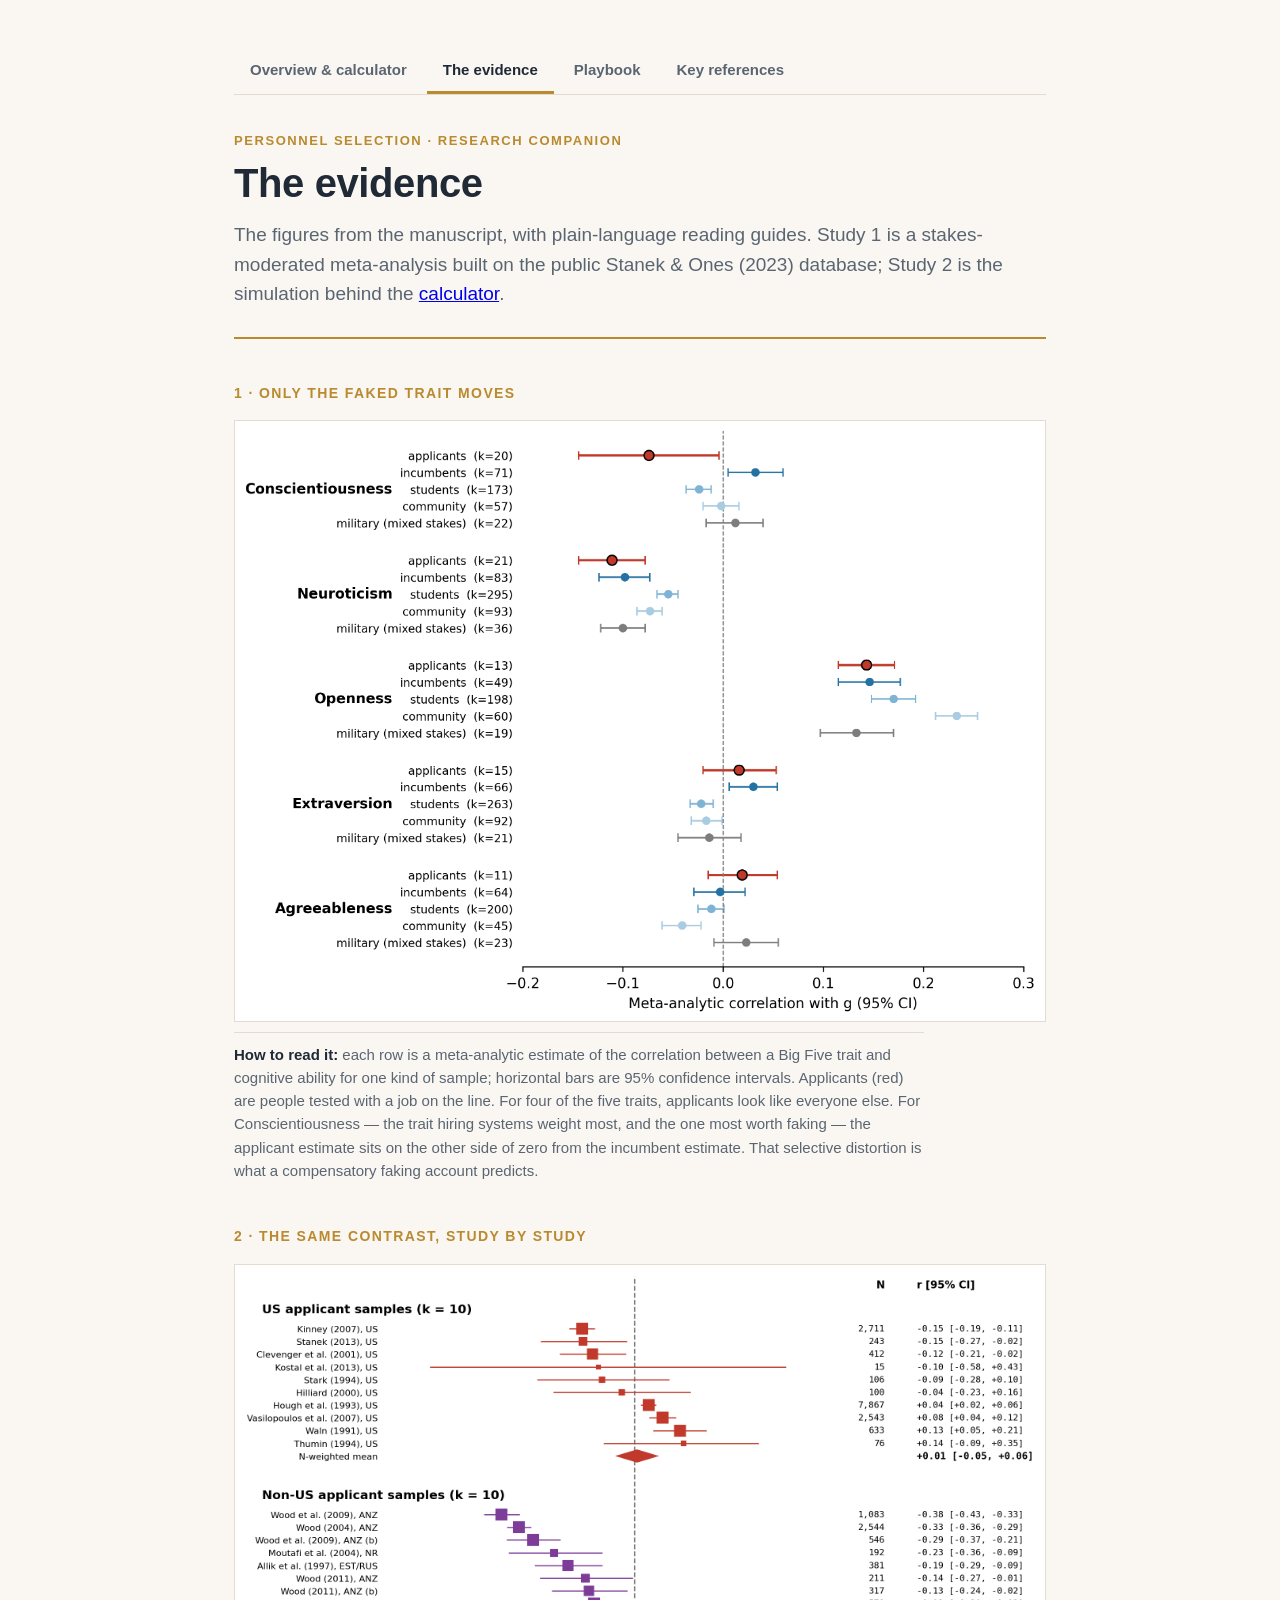
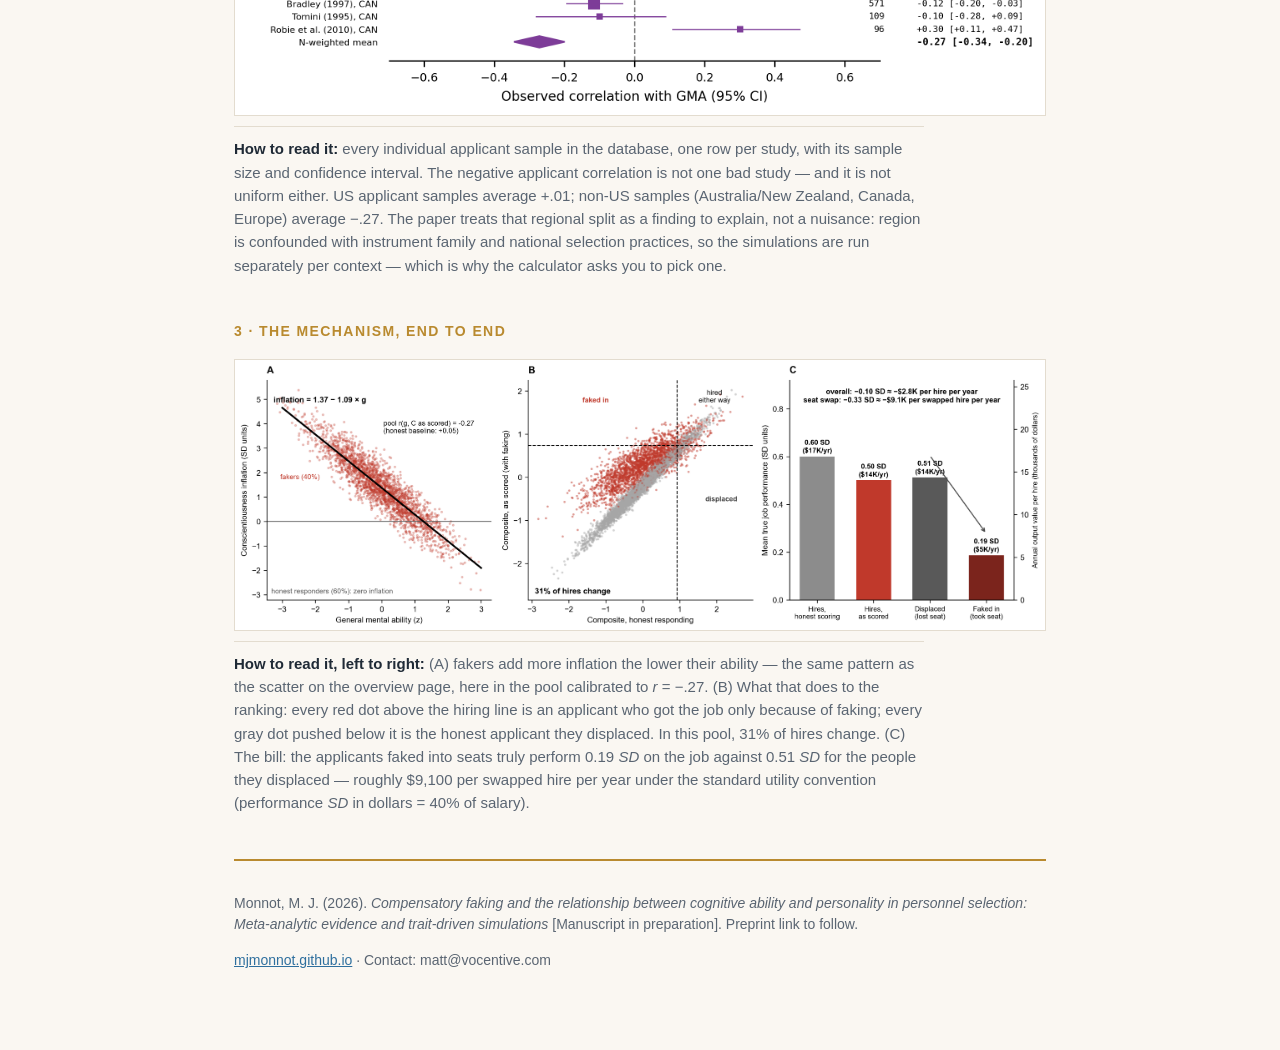
==== evidence.html @ dbb61c60 "Multi-page expansion: lay-reader who-fakes scatter as hero; Evidence tab (stakes forest, US/non-US f" ====
<!DOCTYPE html>
<html lang="en">
<head>
<meta charset="utf-8">
<meta name="viewport" content="width=device-width, initial-scale=1">
<title>The evidence &mdash; applicant faking and the ability&ndash;personality correlation</title>
<meta name="description" content="The figures behind the faking-cost calculator: stakes moderation across the Big Five, the study-level forest plot, and the end-to-end mechanism explainer.">
<link rel="stylesheet" href="style.css">
</head>
<body>
<main>

<nav class="site-nav" aria-label="Site">
  <ul>
    <li><a href="./">Overview &amp; calculator</a></li>
    <li><a href="evidence.html" aria-current="page">The evidence</a></li>
    <li><a href="playbook.html">Playbook</a></li>
    <li><a href="references.html">Key references</a></li>
  </ul>
</nav>

<header class="masthead">
  <p class="kicker">Personnel selection &middot; Research companion</p>
  <h1>The evidence</h1>
  <p class="dek">The figures from the manuscript, with plain-language reading guides.
  Study 1 is a stakes-moderated meta-analysis built on the public Stanek &amp; Ones
  (2023) database; Study 2 is the simulation behind the
  <a href="./">calculator</a>.</p>
</header>

<section aria-labelledby="e1">
  <p class="section-label" id="e1">1 &middot; Only the faked trait moves</p>
  <figure class="paper-figure">
    <img src="assets/stakes-moderation-forest.png" width="1024" height="768"
         alt="Forest plot of meta-analytic correlations between each Big Five trait and general mental ability, split by sample type: applicants, incumbents, students, community, and military. For Conscientiousness the applicant estimate is negative while the incumbent estimate is positive; for the other traits applicant estimates resemble the other sample types.">
    <figcaption><strong>How to read it:</strong> each row is a meta-analytic estimate of
    the correlation between a Big Five trait and cognitive ability for one kind of
    sample; horizontal bars are 95% confidence intervals. Applicants (red) are people
    tested with a job on the line. For four of the five traits, applicants look like
    everyone else. For Conscientiousness &mdash; the trait hiring systems weight most,
    and the one most worth faking &mdash; the applicant estimate sits on the other side
    of zero from the incumbent estimate. That selective distortion is what a
    compensatory faking account predicts.</figcaption>
  </figure>
</section>

<section aria-labelledby="e2">
  <p class="section-label" id="e2">2 &middot; The same contrast, study by study</p>
  <figure class="paper-figure">
    <img src="assets/conscientiousness-forest-us-nonus.png" width="1024" height="563"
         alt="Study-level forest plot of observed Conscientiousness by GMA correlations in applicant samples, split into ten US samples with an N-weighted mean of +.01 and ten non-US samples with an N-weighted mean of minus .27.">
    <figcaption><strong>How to read it:</strong> every individual applicant sample in the
    database, one row per study, with its sample size and confidence interval. The
    negative applicant correlation is not one bad study &mdash; and it is not uniform
    either. US applicant samples average +.01; non-US samples (Australia/New Zealand,
    Canada, Europe) average &minus;.27. The paper treats that regional split as a
    finding to explain, not a nuisance: region is confounded with instrument family
    and national selection practices, so the simulations are run separately per
    context &mdash; which is why the calculator asks you to pick one.</figcaption>
  </figure>
</section>

<section aria-labelledby="e3">
  <p class="section-label" id="e3">3 &middot; The mechanism, end to end</p>
  <figure class="paper-figure">
    <img src="assets/mechanism-explainer.png" width="1024" height="346"
         alt="Three-panel mechanism explainer. Panel A: scatter of Conscientiousness inflation against general mental ability for fakers, slope negative. Panel B: scatter of composite scores as scored against composite scores under honest responding, with faked-in and displaced applicants marked; 31 percent of hires change. Panel C: bar chart of mean true job performance for hires under honest scoring, hires as scored, displaced applicants, and faked-in applicants, with annual dollar values.">
    <figcaption><strong>How to read it, left to right:</strong> (A) fakers add more
    inflation the lower their ability &mdash; the same pattern as the scatter on the
    overview page, here in the pool calibrated to <em>r</em> = &minus;.27. (B) What
    that does to the ranking: every red dot above the hiring line is an applicant who
    got the job only because of faking; every gray dot pushed below it is the honest
    applicant they displaced. In this pool, 31% of hires change. (C) The bill: the
    applicants faked into seats truly perform 0.19 <em>SD</em> on the job against
    0.51 <em>SD</em> for the people they displaced &mdash; roughly $9,100 per swapped
    hire per year under the standard utility convention (performance <em>SD</em> in
    dollars = 40% of salary).</figcaption>
  </figure>
</section>

<footer>
  <p>Monnot, M. J. (2026). <em>Compensatory faking and the relationship between
  cognitive ability and personality in personnel selection: Meta-analytic evidence
  and trait-driven simulations</em> [Manuscript in preparation]. Preprint link to
  follow.</p>
  <p><a href="https://mjmonnot.github.io/">mjmonnot.github.io</a> &middot;
  Contact: matt@vocentive.com</p>
</footer>

</main>
</body>
</html>
---- style.css ----
:root {
  --bg: #faf7f2;
  --ink: #1f2a36;
  --gray: #5a6572;
  --red: #c0392b;
  --blue: #2e6f9e;
  --gold: #b98a2f;
  --dark: #22303c;
  --rule: #e3dccf;
}

* { box-sizing: border-box; }

body {
  margin: 0;
  background: var(--bg);
  color: var(--ink);
  font-family: -apple-system, BlinkMacSystemFont, "Segoe UI", Roboto, Helvetica, Arial, sans-serif;
  line-height: 1.55;
  font-size: 17px;
}

main { max-width: 860px; margin: 0 auto; padding: 48px 24px 64px; }

.kicker {
  font-size: 13px;
  font-weight: 700;
  letter-spacing: 0.12em;
  text-transform: uppercase;
  color: var(--gold);
  margin: 0 0 10px;
}

h1 { font-size: 40px; line-height: 1.12; margin: 0 0 14px; letter-spacing: -0.01em; }

.dek { color: var(--gray); font-size: 19px; max-width: 46em; margin: 0; }

.masthead { padding-bottom: 28px; border-bottom: 2px solid var(--gold); }

/* --- nav tabs --- */
.site-nav { margin: 0 0 36px; border-bottom: 1px solid var(--rule); }
.site-nav ul { list-style: none; display: flex; gap: 4px; margin: 0; padding: 0; flex-wrap: wrap; }
.site-nav a {
  display: block;
  padding: 10px 16px;
  font-size: 15px;
  font-weight: 700;
  color: var(--gray);
  text-decoration: none;
  border-bottom: 3px solid transparent;
}
.site-nav a:hover { color: var(--ink); }
.site-nav a[aria-current="page"] { color: var(--ink); border-bottom-color: var(--gold); }

/* --- figure blocks --- */
.paper-figure { margin: 0 0 40px; }
.paper-figure img { width: 100%; height: auto; display: block; border: 1px solid var(--rule); background: #fff; }
.paper-figure figcaption {
  font-size: 15px;
  color: var(--gray);
  max-width: 46em;
  margin-top: 10px;
  padding-top: 10px;
  border-top: 1px solid var(--rule);
}
.paper-figure figcaption strong { color: var(--ink); }

/* --- playbook / references --- */
.plain-list { list-style: none; padding: 0; margin: 0; max-width: 46em; }
.plain-list li { padding: 14px 0; border-bottom: 1px solid var(--rule); }
.plain-list li:last-child { border-bottom: none; }
.ref-why { display: block; font-size: 15px; color: var(--gray); margin-top: 4px; }

section { margin-top: 44px; }

.section-label {
  font-size: 14px;
  font-weight: 700;
  letter-spacing: 0.1em;
  text-transform: uppercase;
  color: var(--gold);
  margin: 0 0 16px;
}

.section-intro { color: var(--ink); max-width: 46em; margin: 0 0 24px; }

/* --- flip figure --- */
.flip-figure { margin: 0; }
.flip-figure svg { width: 100%; height: auto; display: block; }
.flip-figure figcaption {
  font-size: 15px;
  color: var(--gray);
  max-width: 46em;
  margin-top: 10px;
  padding-top: 10px;
  border-top: 1px solid var(--rule);
}

/* --- calculator --- */
.calc {
  display: grid;
  grid-template-columns: minmax(280px, 5fr) minmax(300px, 6fr);
  gap: 36px;
  align-items: start;
}
@media (max-width: 720px) { .calc { grid-template-columns: 1fr; } }

fieldset { border: none; margin: 0 0 20px; padding: 0; }
legend { font-weight: 700; padding: 0; margin-bottom: 8px; }
fieldset label { display: block; margin: 6px 0; font-size: 16px; cursor: pointer; }
fieldset input { margin-right: 8px; accent-color: var(--blue); }

.slider-row { margin-top: 18px; }
.slider-row label { display: block; font-weight: 700; margin-bottom: 6px; }
.slider-row input[type="range"] {
  width: calc(100% - 64px);
  vertical-align: middle;
  accent-color: var(--red);
}
.slider-row output {
  display: inline-block;
  width: 56px;
  text-align: right;
  font-variant-numeric: tabular-nums;
  font-weight: 700;
  color: var(--red);
}
.control-note { font-size: 14px; color: var(--gray); margin: 4px 0 0; }

.num-row { margin-top: 18px; }
.num-row label { display: block; font-weight: 700; margin-bottom: 6px; }
.num-row input {
  font: inherit;
  font-variant-numeric: tabular-nums;
  width: 10em;
  padding: 6px 8px;
  border: 1px solid var(--gray);
  border-radius: 3px;
  background: #fff;
  color: var(--ink);
}

/* --- results --- */
.results { border-left: 1px solid var(--rule); padding-left: 36px; }
@media (max-width: 720px) { .results { border-left: none; padding-left: 0; border-top: 1px solid var(--rule); padding-top: 24px; } }

.stat { margin-bottom: 22px; }
.stat-value { display: block; font-size: 38px; font-weight: 800; line-height: 1.05; font-variant-numeric: tabular-nums; }
.stat-value.red { color: var(--red); }
.stat-label { display: block; font-weight: 700; margin-top: 2px; }
.stat-sub { display: block; font-size: 14px; color: var(--gray); margin-top: 2px; max-width: 30em; }

.kicker-bar {
  background: var(--dark);
  color: #fff;
  border-radius: 6px;
  padding: 14px 18px;
  margin: 26px 0 14px;
}
.kicker-main { font-weight: 800; font-size: 18px; margin: 0; }
.kicker-sub { font-size: 14px; color: #c8d1da; margin: 4px 0 0; font-variant-numeric: tabular-nums; }

.dollar-note { font-size: 13px; color: var(--gray); margin: 0; max-width: 34em; }

/* --- what to do --- */
.todo { list-style: none; padding: 0; margin: 0; max-width: 46em; }
.todo li { padding: 14px 0; border-bottom: 1px solid var(--rule); }
.todo li:last-child { border-bottom: none; }

/* --- model notes / footer --- */
.model-notes { margin-top: 44px; font-size: 15px; color: var(--gray); }
.model-notes summary { font-weight: 700; color: var(--ink); cursor: pointer; }
.model-notes ul { max-width: 46em; }
.model-notes li { margin: 8px 0; }

footer {
  margin-top: 44px;
  padding-top: 18px;
  border-top: 2px solid var(--gold);
  font-size: 14px;
  color: var(--gray);
}
footer a { color: var(--blue); }
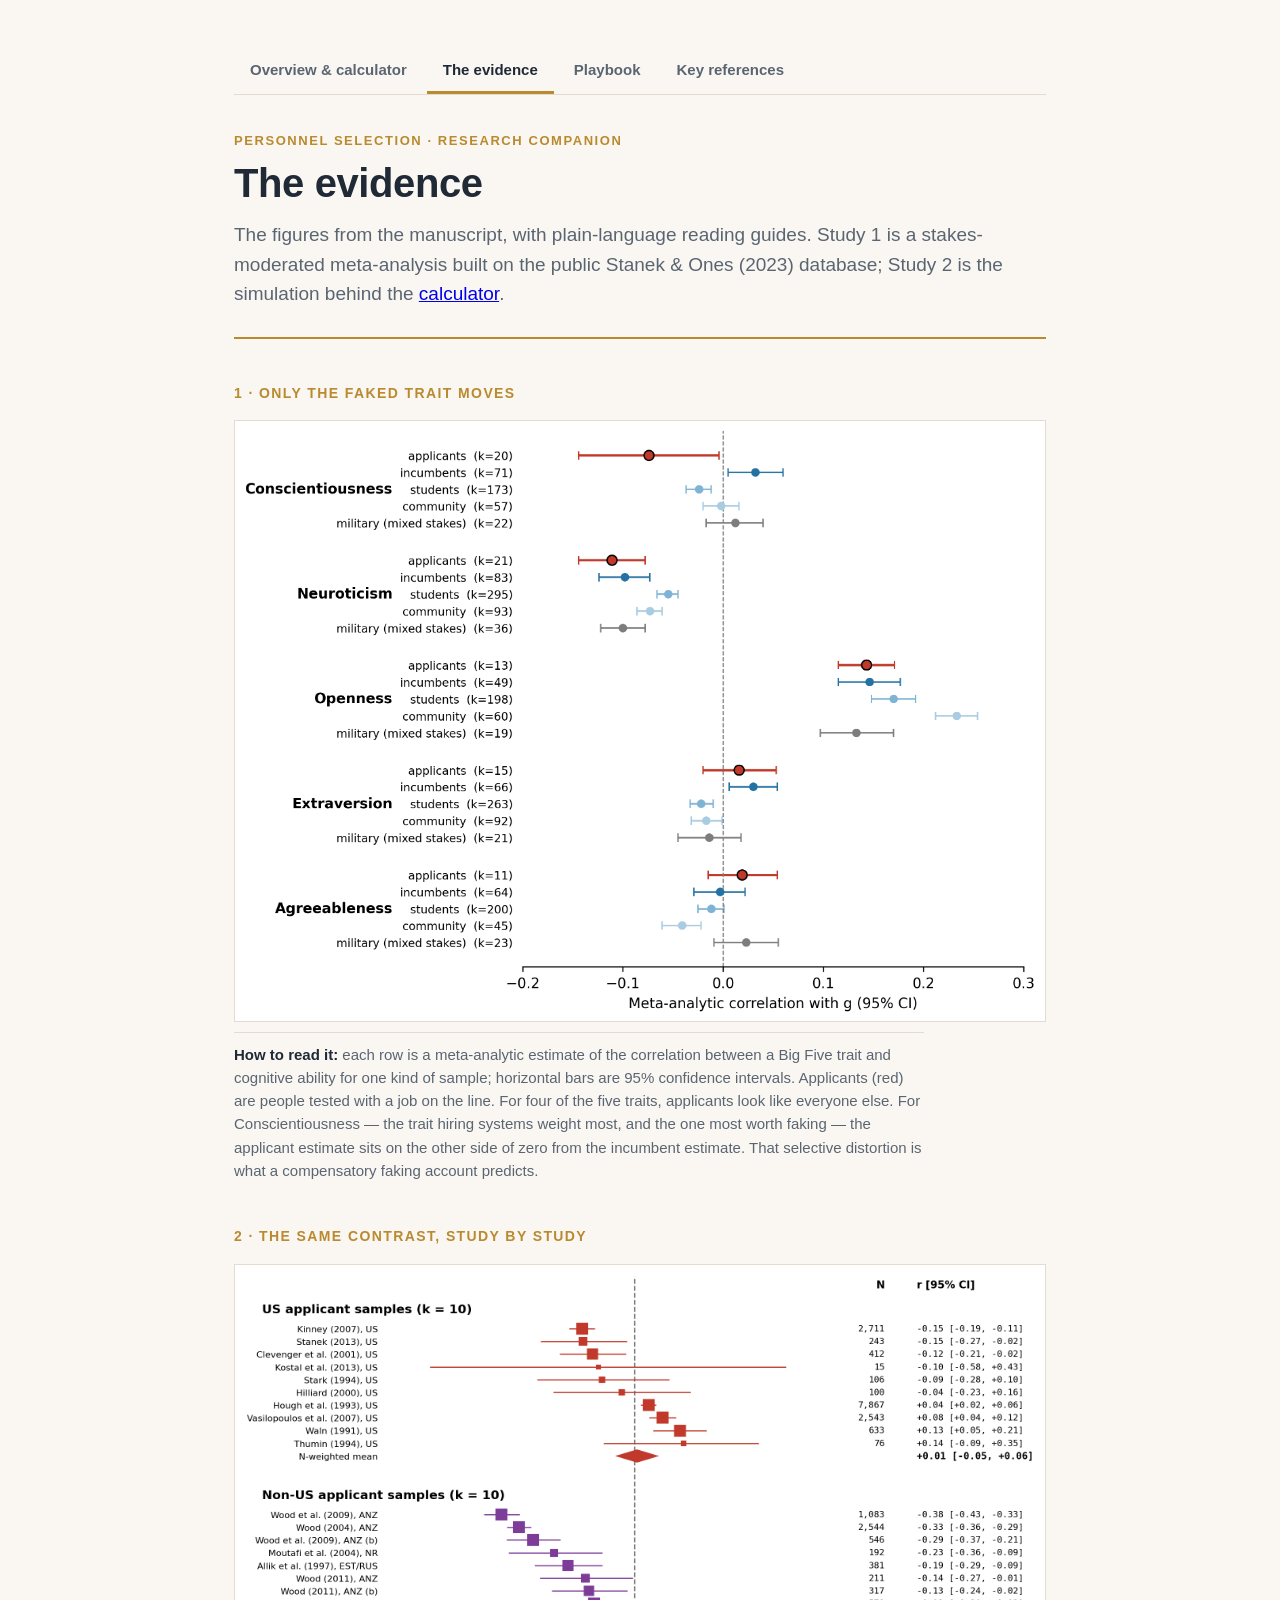
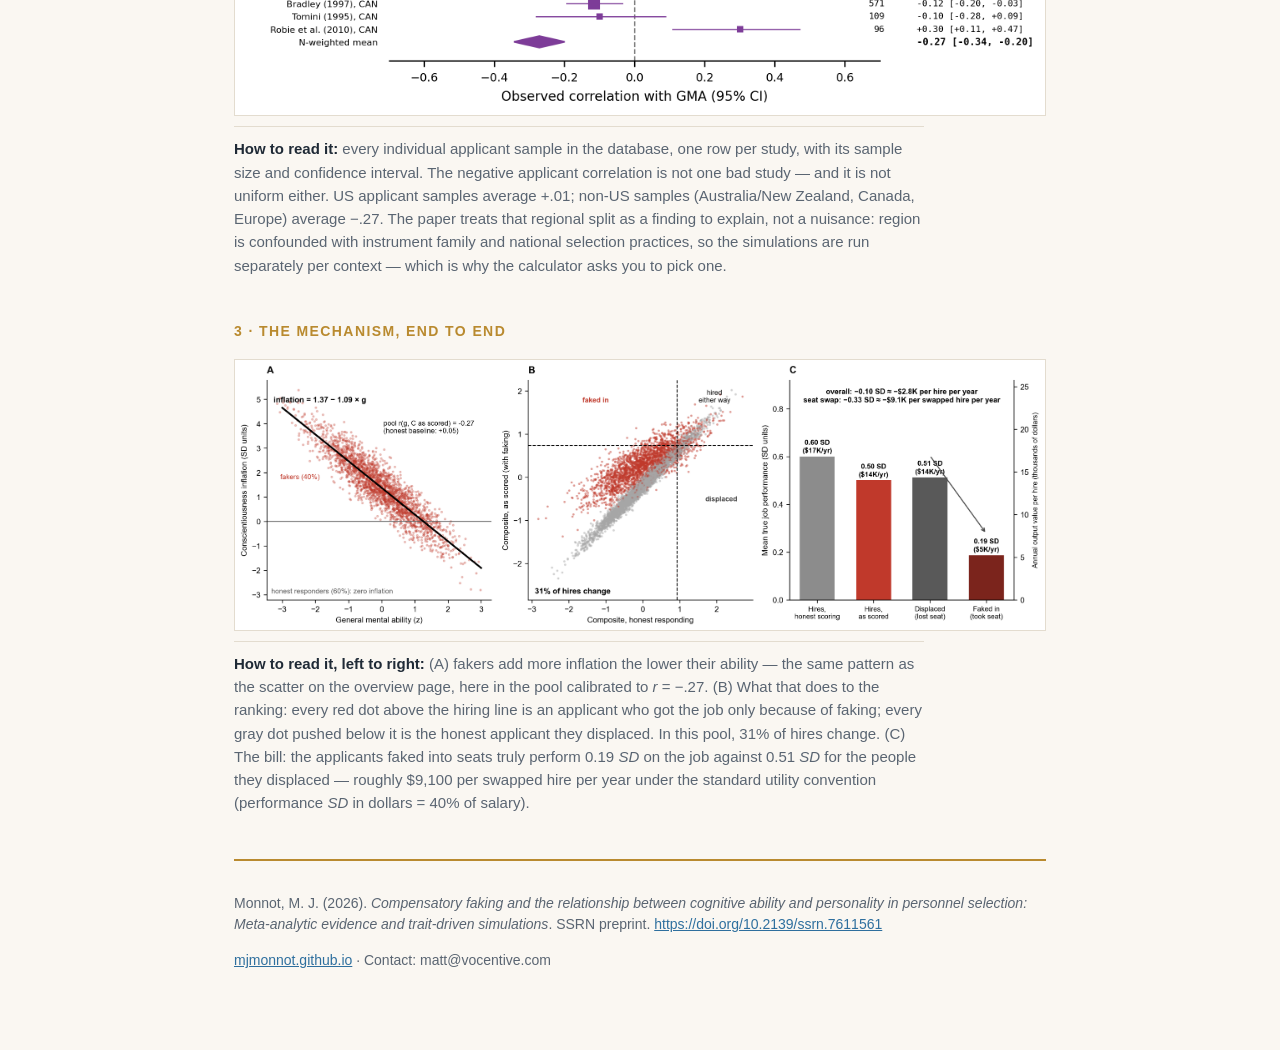
==== commit e1c40cb9: "Footer cite: SSRN preprint DOI replaces 'preprint link to follow' Co-authored-by: Cursor <cursoragen" ====
--- a/evidence.html
+++ b/evidence.html
@@ -81,8 +81,7 @@
 <footer>
   <p>Monnot, M. J. (2026). <em>Compensatory faking and the relationship between
   cognitive ability and personality in personnel selection: Meta-analytic evidence
-  and trait-driven simulations</em> [Manuscript in preparation]. Preprint link to
-  follow.</p>
+  and trait-driven simulations</em>. SSRN preprint. <a href="https://doi.org/10.2139/ssrn.7611561">https://doi.org/10.2139/ssrn.7611561</a></p>
   <p><a href="https://mjmonnot.github.io/">mjmonnot.github.io</a> &middot;
   Contact: matt@vocentive.com</p>
 </footer>
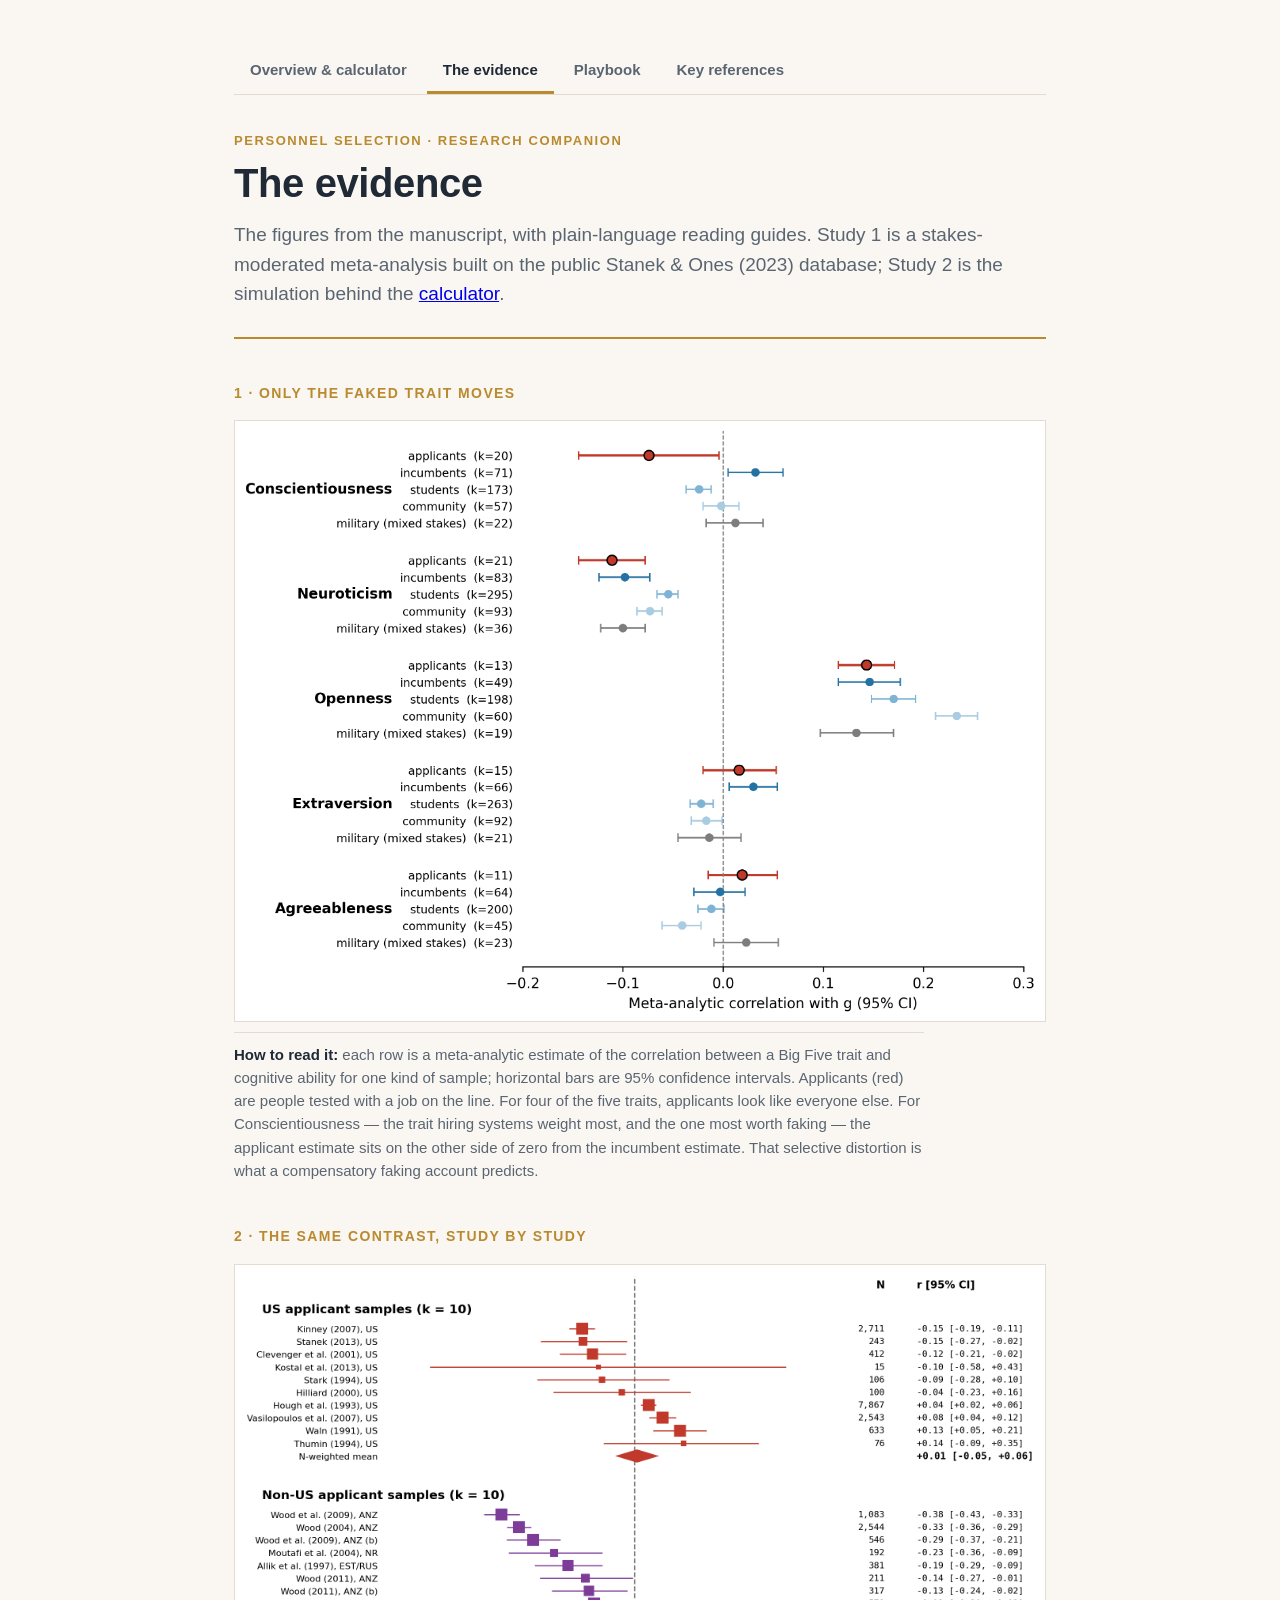
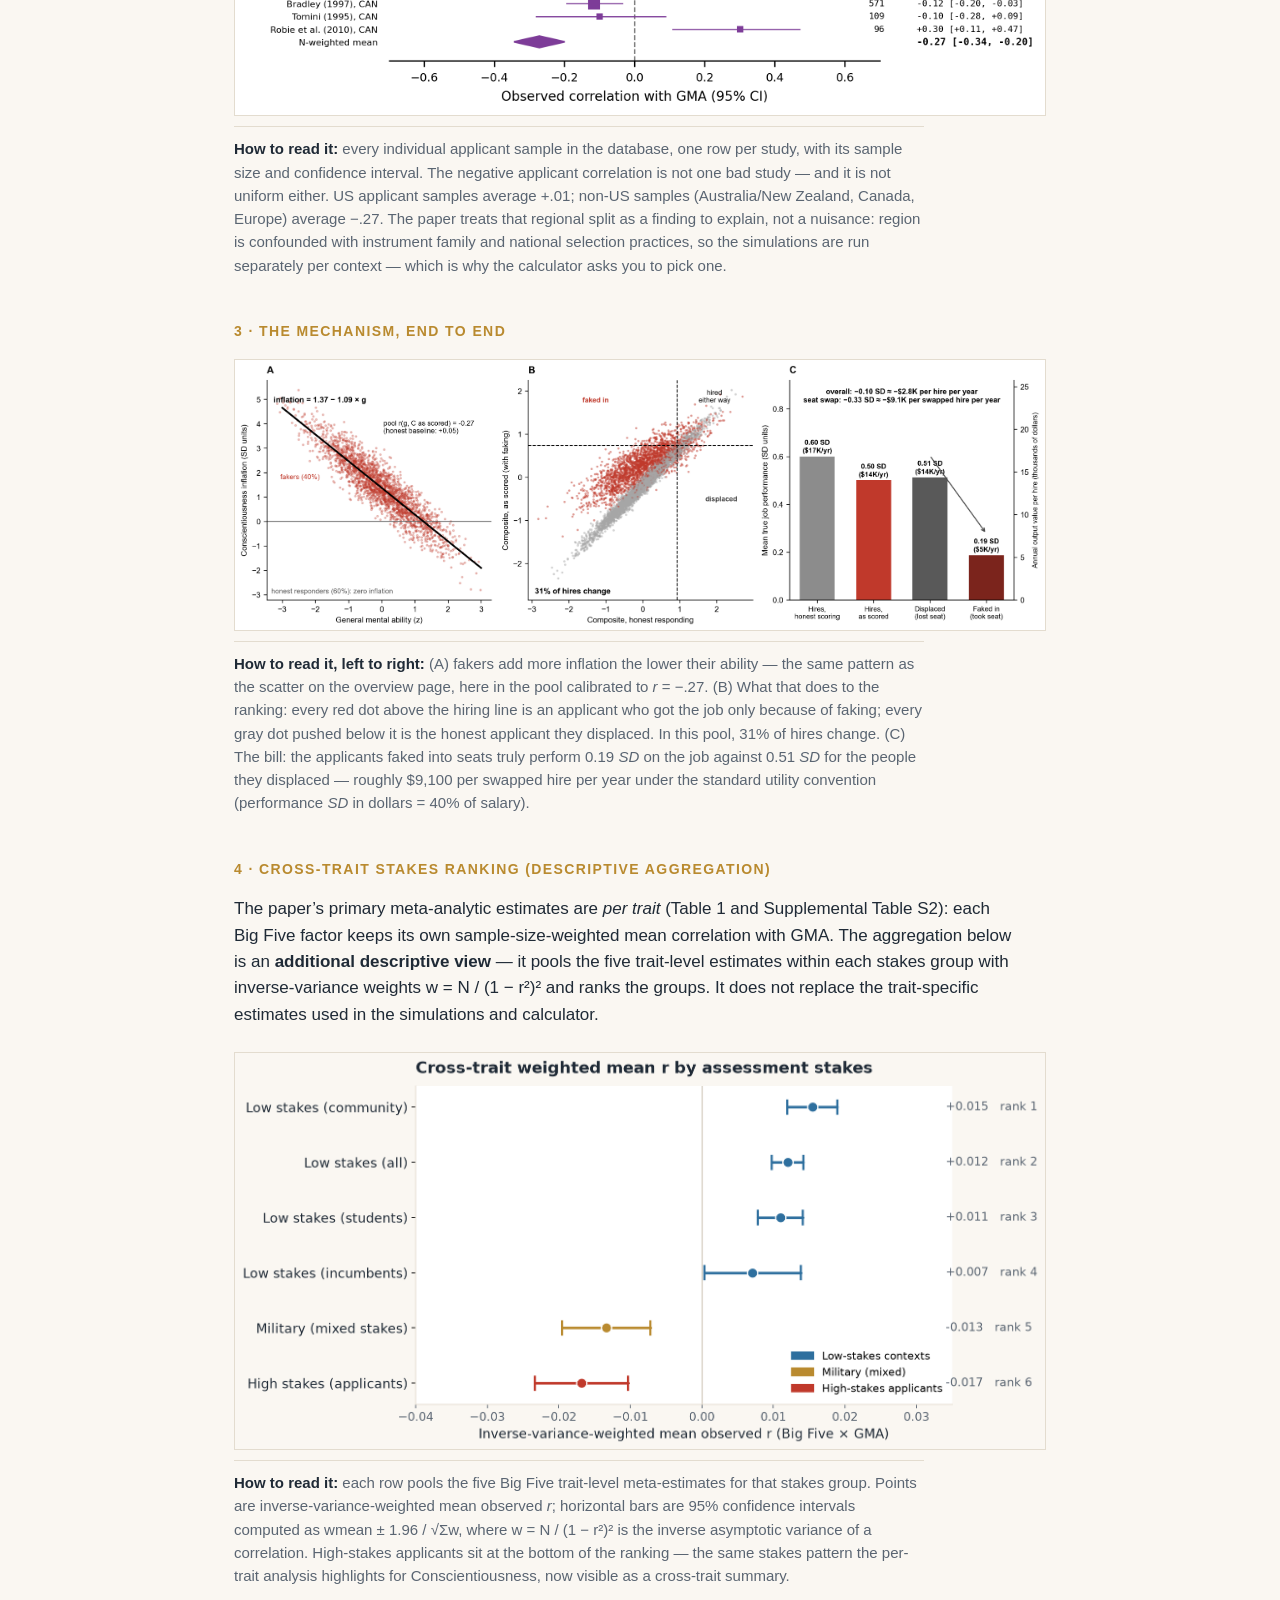
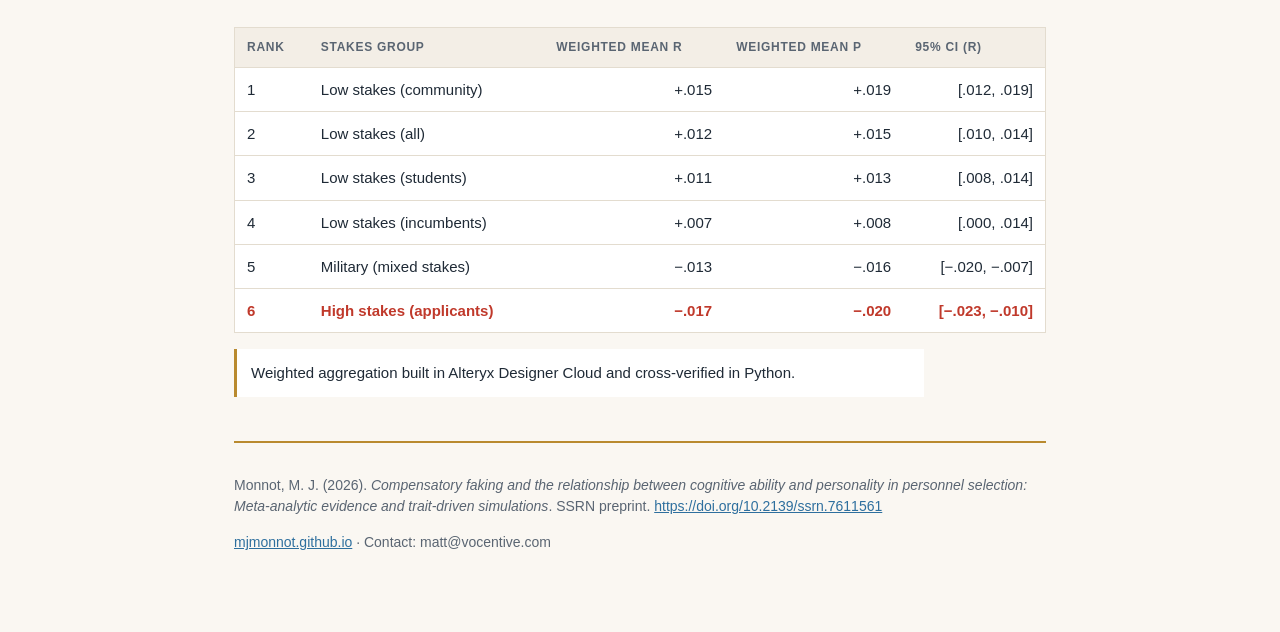
==== commit 1459275f: "Add Alteryx Designer Cloud cross-trait stakes ranking (descriptive) with Python forest plot" ====
--- a/evidence.html
+++ b/evidence.html
@@ -4,7 +4,7 @@
 <meta charset="utf-8">
 <meta name="viewport" content="width=device-width, initial-scale=1">
 <title>The evidence &mdash; applicant faking and the ability&ndash;personality correlation</title>
-<meta name="description" content="The figures behind the faking-cost calculator: stakes moderation across the Big Five, the study-level forest plot, and the end-to-end mechanism explainer.">
+<meta name="description" content="The figures behind the faking-cost calculator: stakes moderation across the Big Five, the study-level forest plot, the end-to-end mechanism explainer, and a cross-trait stakes ranking.">
 <link rel="stylesheet" href="style.css">
 </head>
 <body>
@@ -78,6 +78,89 @@
   </figure>
 </section>
 
+
+<section aria-labelledby="e4">
+  <p class="section-label" id="e4">4 &middot; Cross-trait stakes ranking (descriptive aggregation)</p>
+  <p class="section-intro">The paper&rsquo;s primary meta-analytic estimates are
+  <em>per trait</em> (Table 1 and Supplemental Table S2): each Big Five factor keeps
+  its own sample-size-weighted mean correlation with GMA. The aggregation below is an
+  <strong>additional descriptive view</strong> &mdash; it pools the five trait-level
+  estimates within each stakes group with inverse-variance weights
+  <span style="font-variant-numeric:tabular-nums">w = N / (1 &minus; r&sup2;)&sup2;</span>
+  and ranks the groups. It does not replace the trait-specific estimates used in the
+  simulations and calculator.</p>
+  <figure class="paper-figure">
+    <img src="assets/stakes-group-weighted-mean-forest.png" width="1680" height="832"
+         alt="Forest plot of inverse-variance-weighted mean Big Five by GMA correlations for six stakes groups. Low-stakes community ranks highest near plus .015; high-stakes applicants rank lowest near minus .017. Horizontal bars are 95 percent confidence intervals.">
+    <figcaption><strong>How to read it:</strong> each row pools the five Big Five
+    trait-level meta-estimates for that stakes group. Points are inverse-variance-weighted
+    mean observed <em>r</em>; horizontal bars are 95% confidence intervals computed as
+    wmean &plusmn; 1.96 / &radic;&Sigma;w, where
+    <span style="font-variant-numeric:tabular-nums">w = N / (1 &minus; r&sup2;)&sup2;</span>
+    is the inverse asymptotic variance of a correlation. High-stakes applicants sit at
+    the bottom of the ranking &mdash; the same stakes pattern the per-trait analysis
+    highlights for Conscientiousness, now visible as a cross-trait summary.</figcaption>
+  </figure>
+  <div class="rank-table-wrap">
+    <table class="rank-table">
+      <thead>
+        <tr>
+          <th scope="col">Rank</th>
+          <th scope="col">Stakes group</th>
+          <th scope="col" class="num">Weighted mean r</th>
+          <th scope="col" class="num">Weighted mean &rho;</th>
+          <th scope="col" class="num">95% CI (r)</th>
+        </tr>
+      </thead>
+      <tbody>
+        <tr>
+          <td>1</td>
+          <td>Low stakes (community)</td>
+          <td class="num">+.015</td>
+          <td class="num">+.019</td>
+          <td class="num">[.012, .019]</td>
+        </tr>
+        <tr>
+          <td>2</td>
+          <td>Low stakes (all)</td>
+          <td class="num">+.012</td>
+          <td class="num">+.015</td>
+          <td class="num">[.010, .014]</td>
+        </tr>
+        <tr>
+          <td>3</td>
+          <td>Low stakes (students)</td>
+          <td class="num">+.011</td>
+          <td class="num">+.013</td>
+          <td class="num">[.008, .014]</td>
+        </tr>
+        <tr>
+          <td>4</td>
+          <td>Low stakes (incumbents)</td>
+          <td class="num">+.007</td>
+          <td class="num">+.008</td>
+          <td class="num">[.000, .014]</td>
+        </tr>
+        <tr>
+          <td>5</td>
+          <td>Military (mixed stakes)</td>
+          <td class="num">&minus;.013</td>
+          <td class="num">&minus;.016</td>
+          <td class="num">[&minus;.020, &minus;.007]</td>
+        </tr>
+        <tr class="highlight">
+          <td>6</td>
+          <td>High stakes (applicants)</td>
+          <td class="num">&minus;.017</td>
+          <td class="num">&minus;.020</td>
+          <td class="num">[&minus;.023, &minus;.010]</td>
+        </tr>
+      </tbody>
+    </table>
+  </div>
+  <p class="alteryx-credit">Weighted aggregation built in Alteryx Designer Cloud and cross-verified in Python.</p>
+</section>
+
 <footer>
   <p>Monnot, M. J. (2026). <em>Compensatory faking and the relationship between
   cognitive ability and personality in personnel selection: Meta-analytic evidence
--- a/style.css
+++ b/style.css
@@ -181,3 +181,39 @@
   color: var(--gray);
 }
 footer a { color: var(--blue); }
+
+/* --- ranked meta table --- */
+.rank-table-wrap { overflow-x: auto; margin: 0 0 16px; }
+.rank-table {
+  width: 100%;
+  border-collapse: collapse;
+  font-variant-numeric: tabular-nums;
+  font-size: 15px;
+  background: #fff;
+  border: 1px solid var(--rule);
+}
+.rank-table th, .rank-table td {
+  text-align: left;
+  padding: 10px 12px;
+  border-bottom: 1px solid var(--rule);
+}
+.rank-table th {
+  font-size: 12px;
+  letter-spacing: 0.06em;
+  text-transform: uppercase;
+  color: var(--gray);
+  font-weight: 700;
+  background: #f3eee6;
+}
+.rank-table tr:last-child td { border-bottom: none; }
+.rank-table td.num { text-align: right; }
+.rank-table tr.highlight td { color: var(--red); font-weight: 700; }
+.alteryx-credit {
+  font-size: 15px;
+  color: var(--ink);
+  max-width: 46em;
+  margin: 12px 0 0;
+  padding: 12px 14px;
+  background: #fff;
+  border-left: 3px solid var(--gold);
+}
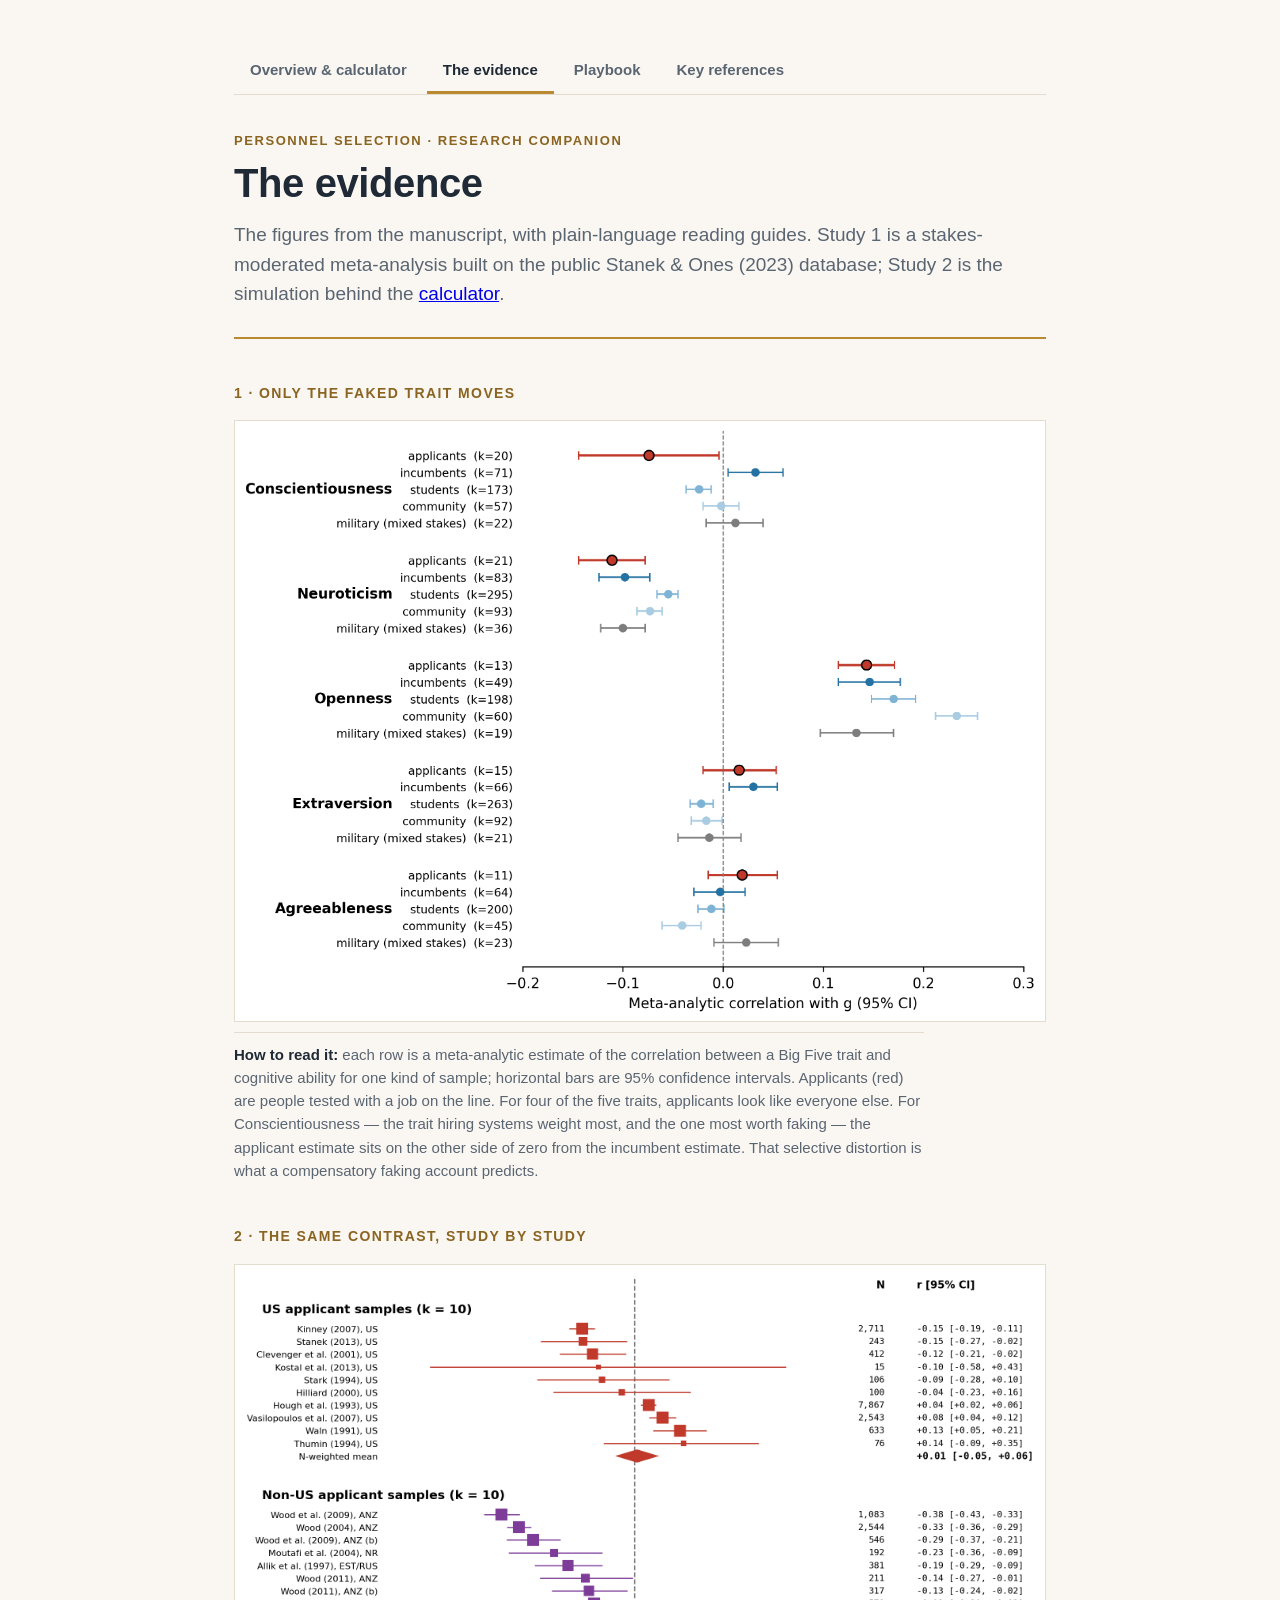
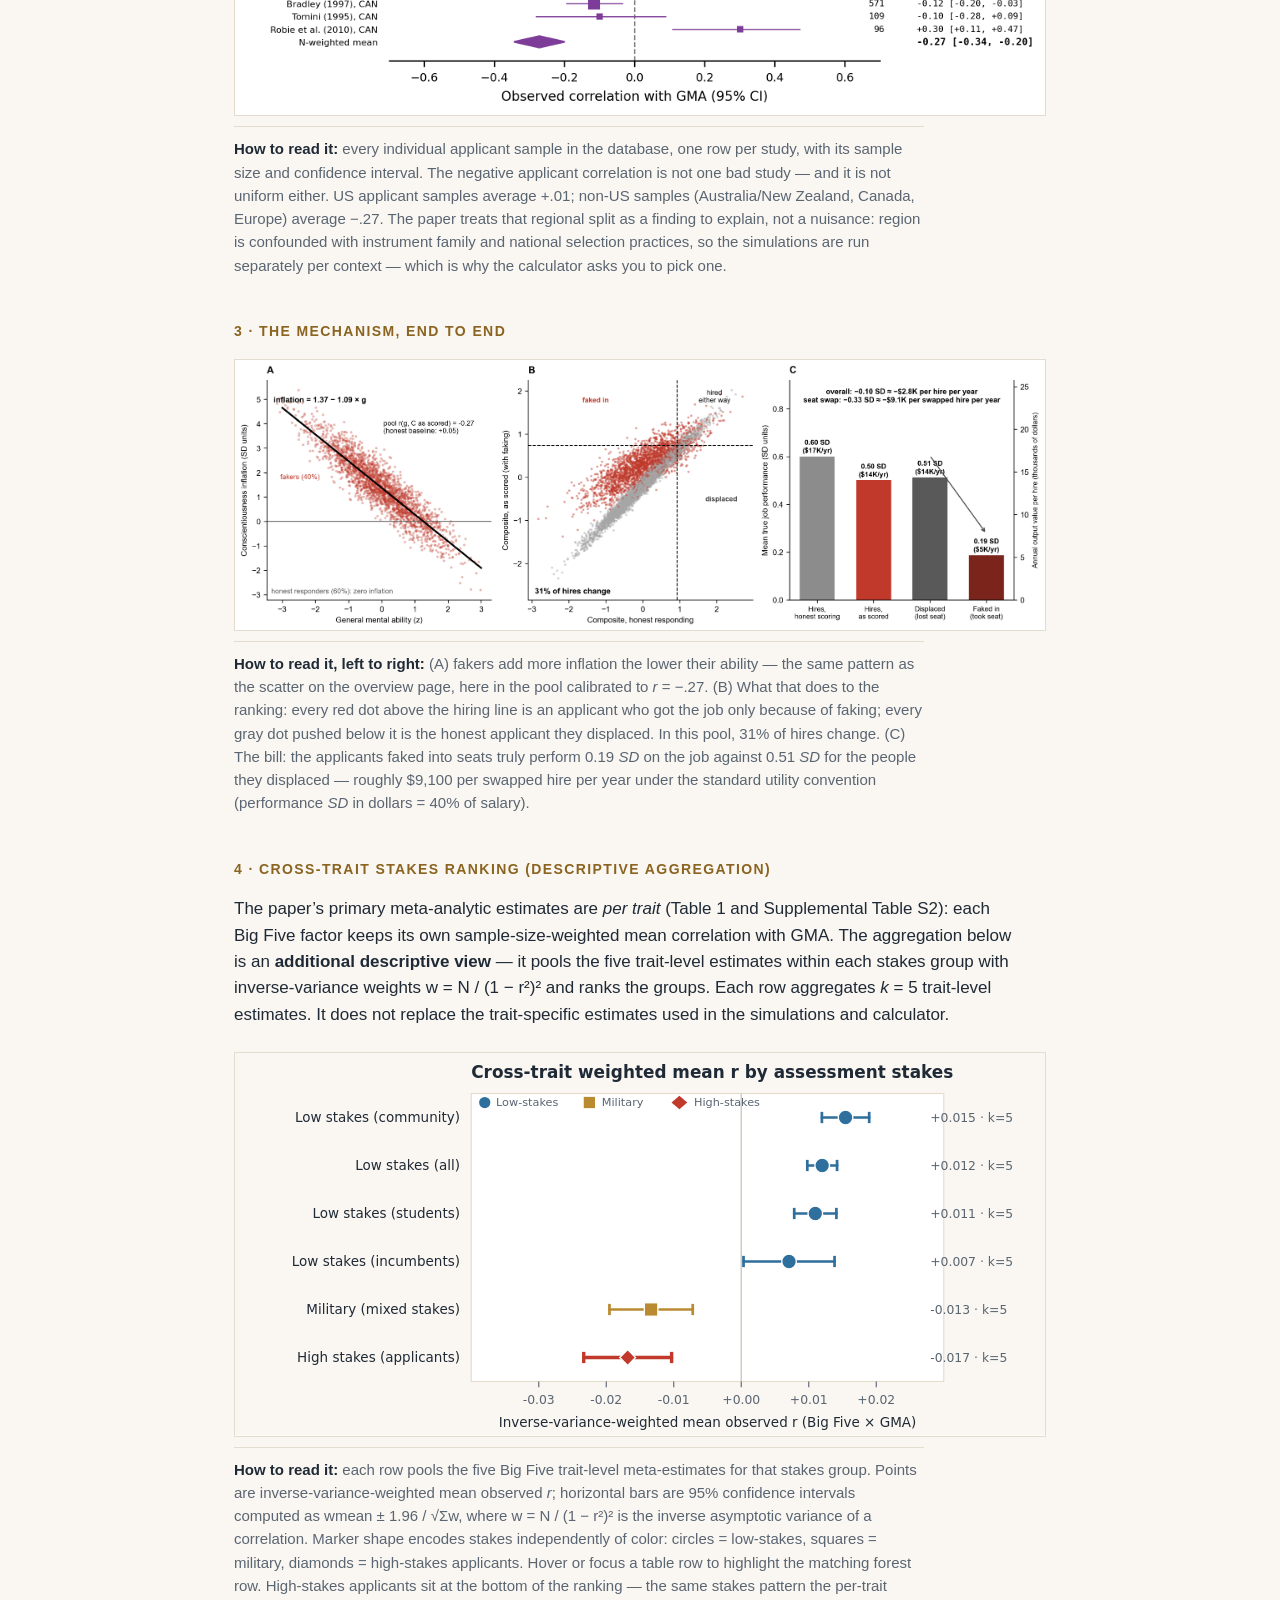
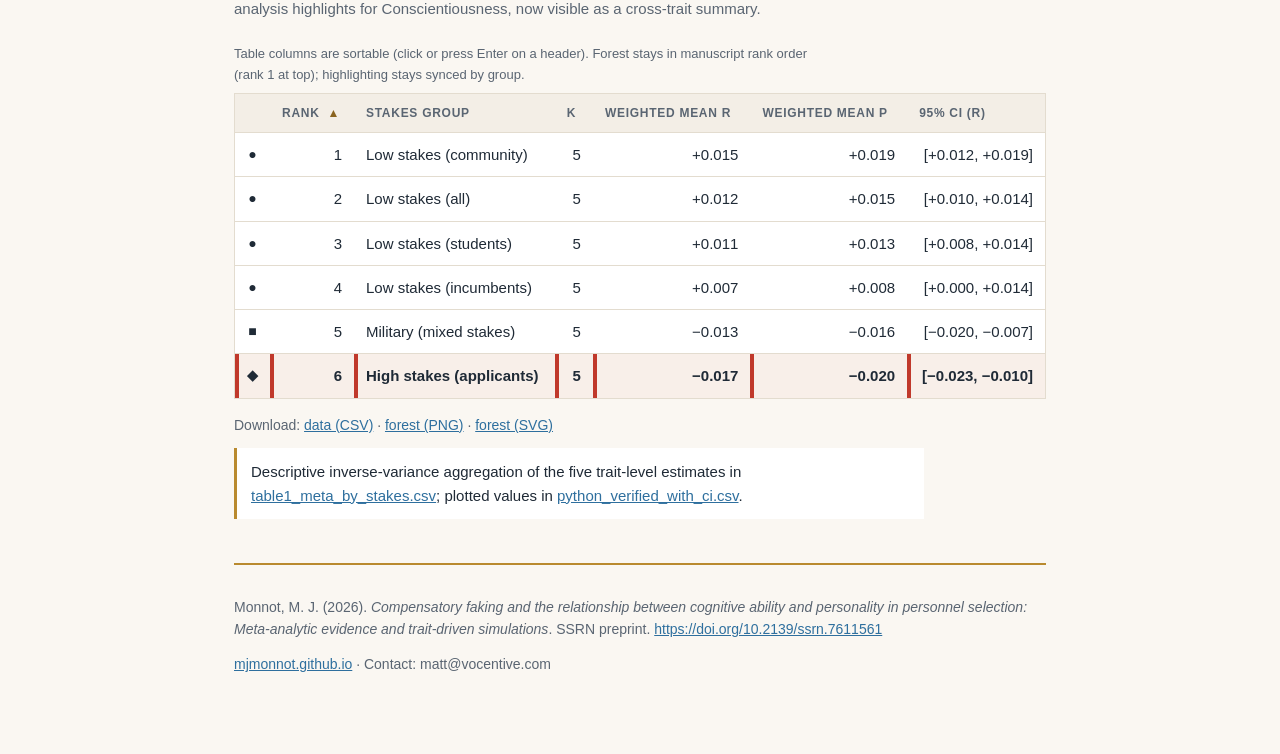
==== commit b6a62b51: "a11y r2: gold-text, shapes, k, sortable table, inline SVG sync, downloads, source-note (Picasso r1 f" ====
--- a/evidence.html
+++ b/evidence.html
@@ -79,7 +79,8 @@
 </section>
 
 
-<section aria-labelledby="e4">
+
+<section aria-labelledby="e4" id="section-stakes-ranking">
   <p class="section-label" id="e4">4 &middot; Cross-trait stakes ranking (descriptive aggregation)</p>
   <p class="section-intro">The paper&rsquo;s primary meta-analytic estimates are
   <em>per trait</em> (Table 1 and Supplemental Table S2): each Big Five factor keeps
@@ -87,78 +88,164 @@
   <strong>additional descriptive view</strong> &mdash; it pools the five trait-level
   estimates within each stakes group with inverse-variance weights
   <span style="font-variant-numeric:tabular-nums">w = N / (1 &minus; r&sup2;)&sup2;</span>
-  and ranks the groups. It does not replace the trait-specific estimates used in the
+  and ranks the groups. Each row aggregates <em>k</em> = 5 trait-level estimates.
+  It does not replace the trait-specific estimates used in the
   simulations and calculator.</p>
-  <figure class="paper-figure">
-    <img src="assets/stakes-group-weighted-mean-forest.png" width="1680" height="832"
-         alt="Forest plot of inverse-variance-weighted mean Big Five by GMA correlations for six stakes groups. Low-stakes community ranks highest near plus .015; high-stakes applicants rank lowest near minus .017. Horizontal bars are 95 percent confidence intervals.">
+  <figure class="paper-figure forest-figure">
+    <div class="forest-scroll" id="forest-scroll">
+    <svg xmlns="http://www.w3.org/2000/svg" viewBox="0 0 720 340" role="img" aria-labelledby="forest-title forest-desc" class="forest-svg" width="100%" height="auto" focusable="false">
+    <title id="forest-title">Cross-trait weighted mean r by assessment stakes</title>
+    <desc id="forest-desc">Forest plot of inverse-variance-weighted mean Big Five by GMA correlations for six stakes groups. Horizontal bars are 95 percent confidence intervals. Low-stakes community ranks highest; high-stakes applicants rank lowest. Circles mark low-stakes, squares military, diamonds high-stakes.</desc>
+    <rect width="720" height="340" fill="#faf7f2"/>
+    <rect x="210" y="36" width="420" height="256" fill="#ffffff" stroke="#e3dccf"/>
+    <text x="210" y="22" font-family="system-ui,Segoe UI,Helvetica,Arial,sans-serif" font-size="15" font-weight="700" fill="#1f2a36">Cross-trait weighted mean r by assessment stakes</text>
+    <line x1="450.00" y1="36" x2="450.00" y2="292" stroke="#cfc6b8" stroke-width="1.2"/>
+    <line x1="270.00" y1="292" x2="270.00" y2="297" stroke="#5a6572" stroke-width="1"/>
+    <text x="270.00" y="312" text-anchor="middle" font-family="system-ui,Segoe UI,Helvetica,Arial,sans-serif" font-size="11" fill="#5a6572">-0.03</text>
+    <line x1="330.00" y1="292" x2="330.00" y2="297" stroke="#5a6572" stroke-width="1"/>
+    <text x="330.00" y="312" text-anchor="middle" font-family="system-ui,Segoe UI,Helvetica,Arial,sans-serif" font-size="11" fill="#5a6572">-0.02</text>
+    <line x1="390.00" y1="292" x2="390.00" y2="297" stroke="#5a6572" stroke-width="1"/>
+    <text x="390.00" y="312" text-anchor="middle" font-family="system-ui,Segoe UI,Helvetica,Arial,sans-serif" font-size="11" fill="#5a6572">-0.01</text>
+    <line x1="450.00" y1="292" x2="450.00" y2="297" stroke="#5a6572" stroke-width="1"/>
+    <text x="450.00" y="312" text-anchor="middle" font-family="system-ui,Segoe UI,Helvetica,Arial,sans-serif" font-size="11" fill="#5a6572">+0.00</text>
+    <line x1="510.00" y1="292" x2="510.00" y2="297" stroke="#5a6572" stroke-width="1"/>
+    <text x="510.00" y="312" text-anchor="middle" font-family="system-ui,Segoe UI,Helvetica,Arial,sans-serif" font-size="11" fill="#5a6572">+0.01</text>
+    <line x1="570.00" y1="292" x2="570.00" y2="297" stroke="#5a6572" stroke-width="1"/>
+    <text x="570.00" y="312" text-anchor="middle" font-family="system-ui,Segoe UI,Helvetica,Arial,sans-serif" font-size="11" fill="#5a6572">+0.02</text>
+    <text x="420.0" y="332" text-anchor="middle" font-family="system-ui,Segoe UI,Helvetica,Arial,sans-serif" font-size="12" fill="#1f2a36">Inverse-variance-weighted mean observed r (Big Five × GMA)</text>
+    <g class="forest-row" data-group="low-stakes-community" tabindex="-1"><rect class="row-hit" x="0" y="36.00" width="720" height="42.67" fill="transparent"/><text x="200" y="61.33" text-anchor="end" font-family="system-ui,Segoe UI,Helvetica,Arial,sans-serif" font-size="12" fill="#1f2a36">Low stakes (community)</text><line x1="521.67" y1="57.33" x2="563.72" y2="57.33" stroke="#2e6f9e" stroke-width="2.4" stroke-linecap="round"/><line x1="521.67" y1="52.33" x2="521.67" y2="62.33" stroke="#2e6f9e" stroke-width="2.4"/><line x1="563.72" y1="52.33" x2="563.72" y2="62.33" stroke="#2e6f9e" stroke-width="2.4"/><circle cx="542.69" cy="57.33" r="6.5" fill="#2e6f9e" stroke="#fff" stroke-width="1.2"/><text class="row-annot" x="618.00" y="61.33" font-family="system-ui,Segoe UI,Helvetica,Arial,sans-serif" font-size="11" fill="#5a6572">+0.015 · k=5</text></g>
+    <g class="forest-row" data-group="low-stakes-all" tabindex="-1"><rect class="row-hit" x="0" y="78.67" width="720" height="42.67" fill="transparent"/><text x="200" y="104.00" text-anchor="end" font-family="system-ui,Segoe UI,Helvetica,Arial,sans-serif" font-size="12" fill="#1f2a36">Low stakes (all)</text><line x1="508.72" y1="100.00" x2="535.17" y2="100.00" stroke="#2e6f9e" stroke-width="2.4" stroke-linecap="round"/><line x1="508.72" y1="95.00" x2="508.72" y2="105.00" stroke="#2e6f9e" stroke-width="2.4"/><line x1="535.17" y1="95.00" x2="535.17" y2="105.00" stroke="#2e6f9e" stroke-width="2.4"/><circle cx="521.94" cy="100.00" r="6.5" fill="#2e6f9e" stroke="#fff" stroke-width="1.2"/><text class="row-annot" x="618.00" y="104.00" font-family="system-ui,Segoe UI,Helvetica,Arial,sans-serif" font-size="11" fill="#5a6572">+0.012 · k=5</text></g>
+    <g class="forest-row" data-group="low-stakes-students" tabindex="-1"><rect class="row-hit" x="0" y="121.33" width="720" height="42.67" fill="transparent"/><text x="200" y="146.67" text-anchor="end" font-family="system-ui,Segoe UI,Helvetica,Arial,sans-serif" font-size="12" fill="#1f2a36">Low stakes (students)</text><line x1="497.09" y1="142.67" x2="534.57" y2="142.67" stroke="#2e6f9e" stroke-width="2.4" stroke-linecap="round"/><line x1="497.09" y1="137.67" x2="497.09" y2="147.67" stroke="#2e6f9e" stroke-width="2.4"/><line x1="534.57" y1="137.67" x2="534.57" y2="147.67" stroke="#2e6f9e" stroke-width="2.4"/><circle cx="515.83" cy="142.67" r="6.5" fill="#2e6f9e" stroke="#fff" stroke-width="1.2"/><text class="row-annot" x="618.00" y="146.67" font-family="system-ui,Segoe UI,Helvetica,Arial,sans-serif" font-size="11" fill="#5a6572">+0.011 · k=5</text></g>
+    <g class="forest-row" data-group="low-stakes-incumbents" tabindex="-1"><rect class="row-hit" x="0" y="164.00" width="720" height="42.67" fill="transparent"/><text x="200" y="189.33" text-anchor="end" font-family="system-ui,Segoe UI,Helvetica,Arial,sans-serif" font-size="12" fill="#1f2a36">Low stakes (incumbents)</text><line x1="452.02" y1="185.33" x2="532.92" y2="185.33" stroke="#2e6f9e" stroke-width="2.4" stroke-linecap="round"/><line x1="452.02" y1="180.33" x2="452.02" y2="190.33" stroke="#2e6f9e" stroke-width="2.4"/><line x1="532.92" y1="180.33" x2="532.92" y2="190.33" stroke="#2e6f9e" stroke-width="2.4"/><circle cx="492.47" cy="185.33" r="6.5" fill="#2e6f9e" stroke="#fff" stroke-width="1.2"/><text class="row-annot" x="618.00" y="189.33" font-family="system-ui,Segoe UI,Helvetica,Arial,sans-serif" font-size="11" fill="#5a6572">+0.007 · k=5</text></g>
+    <g class="forest-row" data-group="military-mixed-stakes" tabindex="-1"><rect class="row-hit" x="0" y="206.67" width="720" height="42.67" fill="transparent"/><text x="200" y="232.00" text-anchor="end" font-family="system-ui,Segoe UI,Helvetica,Arial,sans-serif" font-size="12" fill="#1f2a36">Military (mixed stakes)</text><line x1="332.86" y1="228.00" x2="406.87" y2="228.00" stroke="#b98a2f" stroke-width="2.4" stroke-linecap="round"/><line x1="332.86" y1="223.00" x2="332.86" y2="233.00" stroke="#b98a2f" stroke-width="2.4"/><line x1="406.87" y1="223.00" x2="406.87" y2="233.00" stroke="#b98a2f" stroke-width="2.4"/><rect x="363.87" y="222.00" width="12" height="12" fill="#b98a2f" stroke="#fff" stroke-width="1.2"/><text class="row-annot" x="618.00" y="232.00" font-family="system-ui,Segoe UI,Helvetica,Arial,sans-serif" font-size="11" fill="#5a6572">-0.013 · k=5</text></g>
+    <g class="forest-row" data-group="high-stakes-applicants" tabindex="-1"><rect class="row-hit" x="0" y="249.33" width="720" height="42.67" fill="transparent"/><text x="200" y="274.67" text-anchor="end" font-family="system-ui,Segoe UI,Helvetica,Arial,sans-serif" font-size="12" fill="#1f2a36">High stakes (applicants)</text><line x1="309.99" y1="270.67" x2="388.10" y2="270.67" stroke="#c0392b" stroke-width="3.0" stroke-linecap="round"/><line x1="309.99" y1="265.67" x2="309.99" y2="275.67" stroke="#c0392b" stroke-width="3.0"/><line x1="388.10" y1="265.67" x2="388.10" y2="275.67" stroke="#c0392b" stroke-width="3.0"/><polygon points="349.04,263.67 356.04,270.67 349.04,277.67 342.04,270.67" fill="#c0392b" stroke="#fff" stroke-width="1.2"/><text class="row-annot" x="618.00" y="274.67" font-family="system-ui,Segoe UI,Helvetica,Arial,sans-serif" font-size="11" fill="#5a6572">-0.017 · k=5</text></g>
+    <g class="legend" font-family="system-ui,Segoe UI,Helvetica,Arial,sans-serif" font-size="10" fill="#5a6572"><circle cx="222" cy="44" r="5" fill="#2e6f9e"/><text x="232" y="47">Low-stakes</text><rect x="310" y="39" width="10" height="10" fill="#b98a2f"/><text x="326" y="47">Military</text><polygon points="395,38 402,44 395,50 388,44" fill="#c0392b"/><text x="408" y="47">High-stakes</text></g>
+    </svg>
+    </div>
     <figcaption><strong>How to read it:</strong> each row pools the five Big Five
     trait-level meta-estimates for that stakes group. Points are inverse-variance-weighted
     mean observed <em>r</em>; horizontal bars are 95% confidence intervals computed as
     wmean &plusmn; 1.96 / &radic;&Sigma;w, where
     <span style="font-variant-numeric:tabular-nums">w = N / (1 &minus; r&sup2;)&sup2;</span>
-    is the inverse asymptotic variance of a correlation. High-stakes applicants sit at
-    the bottom of the ranking &mdash; the same stakes pattern the per-trait analysis
-    highlights for Conscientiousness, now visible as a cross-trait summary.</figcaption>
-  </figure>
+    is the inverse asymptotic variance of a correlation. Marker shape encodes stakes
+    independently of color: circles = low-stakes, squares = military, diamonds = high-stakes
+    applicants. Hover or focus a table row to highlight the matching forest row.
+    High-stakes applicants sit at the bottom of the ranking &mdash; the same stakes pattern the
+    per-trait analysis highlights for Conscientiousness, now visible as a cross-trait summary.</figcaption>
+  </figure>
+  <p class="table-sort-note">Table columns are sortable (click or press Enter on a header).
+  Forest stays in manuscript rank order (rank 1 at top); highlighting stays synced by group.</p>
   <div class="rank-table-wrap">
-    <table class="rank-table">
+    <table class="rank-table" id="stakes-rank-table">
       <thead>
         <tr>
-          <th scope="col">Rank</th>
+          <th scope="col" class="shape-cell" aria-hidden="true"><span class="visually-hidden">Shape</span></th>
+          <th scope="col" class="sortable num" data-sort="rank" aria-sort="ascending" tabindex="0">Rank <span class="sort-ind" aria-hidden="true">▲</span></th>
           <th scope="col">Stakes group</th>
-          <th scope="col" class="num">Weighted mean r</th>
-          <th scope="col" class="num">Weighted mean &rho;</th>
+          <th scope="col" class="sortable num" data-sort="k" aria-sort="none" tabindex="0">k <span class="sort-ind" aria-hidden="true"></span></th>
+          <th scope="col" class="sortable num" data-sort="r" aria-sort="none" tabindex="0">Weighted mean r <span class="sort-ind" aria-hidden="true"></span></th>
+          <th scope="col" class="sortable num" data-sort="rho" aria-sort="none" tabindex="0">Weighted mean &rho; <span class="sort-ind" aria-hidden="true"></span></th>
           <th scope="col" class="num">95% CI (r)</th>
         </tr>
       </thead>
       <tbody>
-        <tr>
-          <td>1</td>
-          <td>Low stakes (community)</td>
-          <td class="num">+.015</td>
-          <td class="num">+.019</td>
-          <td class="num">[.012, .019]</td>
-        </tr>
-        <tr>
-          <td>2</td>
-          <td>Low stakes (all)</td>
-          <td class="num">+.012</td>
-          <td class="num">+.015</td>
-          <td class="num">[.010, .014]</td>
-        </tr>
-        <tr>
-          <td>3</td>
-          <td>Low stakes (students)</td>
-          <td class="num">+.011</td>
-          <td class="num">+.013</td>
-          <td class="num">[.008, .014]</td>
-        </tr>
-        <tr>
-          <td>4</td>
-          <td>Low stakes (incumbents)</td>
-          <td class="num">+.007</td>
-          <td class="num">+.008</td>
-          <td class="num">[.000, .014]</td>
-        </tr>
-        <tr>
-          <td>5</td>
-          <td>Military (mixed stakes)</td>
-          <td class="num">&minus;.013</td>
-          <td class="num">&minus;.016</td>
-          <td class="num">[&minus;.020, &minus;.007]</td>
-        </tr>
-        <tr class="highlight">
-          <td>6</td>
-          <td>High stakes (applicants)</td>
-          <td class="num">&minus;.017</td>
-          <td class="num">&minus;.020</td>
-          <td class="num">[&minus;.023, &minus;.010]</td>
+        <tr data-group="low-stakes-community" tabindex="0" role="row"
+            data-r="0.015448590323396828" data-rho="0.018523379972595216"
+            data-ci-lo="0.011944667985980387" data-ci-hi="0.01895251266081327"
+            data-rank="1" data-k="5"
+            data-se="0.0017877154782736946" data-sum-w="312898.29691927356"
+            aria-label="Low stakes (community), rank 1">
+          <td class="shape-cell" aria-hidden="true">●</td>
+          <td data-col="rank" class="num">1</td>
+          <td data-col="group">Low stakes (community)</td>
+          <td data-col="k" class="num">5</td>
+          <td data-col="r" class="num">+0.015</td>
+          <td data-col="rho" class="num">+0.019</td>
+          <td data-col="ci" class="num">[+0.012, +0.019]</td>
+        </tr>
+        <tr data-group="low-stakes-all" tabindex="0" role="row"
+            data-r="0.011990740579676059" data-rho="0.014542126453908505"
+            data-ci-lo="0.009786244900262359" data-ci-hi="0.014195236259089758"
+            data-rank="2" data-k="5"
+            data-se="0.0011247426935784182" data-sum-w="790485.0098729003"
+            aria-label="Low stakes (all), rank 2">
+          <td class="shape-cell" aria-hidden="true">●</td>
+          <td data-col="rank" class="num">2</td>
+          <td data-col="group">Low stakes (all)</td>
+          <td data-col="k" class="num">5</td>
+          <td data-col="r" class="num">+0.012</td>
+          <td data-col="rho" class="num">+0.015</td>
+          <td data-col="ci" class="num">[+0.010, +0.014]</td>
+        </tr>
+        <tr data-group="low-stakes-students" tabindex="0" role="row"
+            data-r="0.010970871541863993" data-rho="0.013154050661914997"
+            data-ci-lo="0.007847501286579416" data-ci-hi="0.01409424179714857"
+            data-rank="3" data-k="5"
+            data-se="0.0015935562526962128" data-sum-w="393790.4707771266"
+            aria-label="Low stakes (students), rank 3">
+          <td class="shape-cell" aria-hidden="true">●</td>
+          <td data-col="rank" class="num">3</td>
+          <td data-col="group">Low stakes (students)</td>
+          <td data-col="k" class="num">5</td>
+          <td data-col="r" class="num">+0.011</td>
+          <td data-col="rho" class="num">+0.013</td>
+          <td data-col="ci" class="num">[+0.008, +0.014]</td>
+        </tr>
+        <tr data-group="low-stakes-incumbents" tabindex="0" role="row"
+            data-r="0.007078431125929467" data-rho="0.008430287477333723"
+            data-ci-lo="0.0003361627225405995" data-ci-hi="0.013820699529318334"
+            data-rank="4" data-k="5"
+            data-se="0.0034399328588718713" data-sum-w="84508.43671262081"
+            aria-label="Low stakes (incumbents), rank 4">
+          <td class="shape-cell" aria-hidden="true">●</td>
+          <td data-col="rank" class="num">4</td>
+          <td data-col="group">Low stakes (incumbents)</td>
+          <td data-col="k" class="num">5</td>
+          <td data-col="r" class="num">+0.007</td>
+          <td data-col="rho" class="num">+0.008</td>
+          <td data-col="ci" class="num">[+0.000, +0.014]</td>
+        </tr>
+        <tr data-group="military-mixed-stakes" tabindex="0" role="row"
+            data-r="-0.0133554326250488" data-rho="-0.016295238886158716"
+            data-ci-lo="-0.019522942468681196" data-ci-hi="-0.007187922781416402"
+            data-rank="5" data-k="5"
+            data-se="0.003146688695730815" data-sum-w="100993.27137057495"
+            aria-label="Military (mixed stakes), rank 5">
+          <td class="shape-cell" aria-hidden="true">■</td>
+          <td data-col="rank" class="num">5</td>
+          <td data-col="group">Military (mixed stakes)</td>
+          <td data-col="k" class="num">5</td>
+          <td data-col="r" class="num">−0.013</td>
+          <td data-col="rho" class="num">−0.016</td>
+          <td data-col="ci" class="num">[−0.020, −0.007]</td>
+        </tr>
+        <tr data-group="high-stakes-applicants" tabindex="0" role="row" class="highlight"
+            data-r="-0.01682614491193897" data-rho="-0.02034563802843565"
+            data-ci-lo="-0.023335127574486504" data-ci-hi="-0.010317162249391436"
+            data-rank="6" data-k="5"
+            data-se="0.003320909521707925" data-sum-w="90674.65528597067"
+            aria-label="High stakes (applicants), rank 6">
+          <td class="shape-cell" aria-hidden="true">◆</td>
+          <td data-col="rank" class="num">6</td>
+          <td data-col="group">High stakes (applicants)</td>
+          <td data-col="k" class="num">5</td>
+          <td data-col="r" class="num">−0.017</td>
+          <td data-col="rho" class="num">−0.020</td>
+          <td data-col="ci" class="num">[−0.023, −0.010]</td>
         </tr>
       </tbody>
     </table>
   </div>
-  <p class="alteryx-credit">Weighted aggregation built in Alteryx Designer Cloud and cross-verified in Python.</p>
+  <div class="row-detail" id="row-detail" hidden></div>
+  <p class="download-row">
+    Download:
+    <a href="data/python_verified_with_ci.csv" download>data (CSV)</a> &middot;
+    <a href="assets/stakes-group-weighted-mean-forest.png" download>forest (PNG)</a> &middot;
+    <a href="assets/stakes-group-weighted-mean-forest.svg" download>forest (SVG)</a>
+  </p>
+  <p class="source-note">Descriptive inverse-variance aggregation of the five trait-level
+  estimates in <a href="data/table1_meta_by_stakes.csv">table1_meta_by_stakes.csv</a>;
+  plotted values in <a href="data/python_verified_with_ci.csv">python_verified_with_ci.csv</a>.</p>
 </section>
 
 <footer>
@@ -168,7 +255,7 @@
   <p><a href="https://mjmonnot.github.io/">mjmonnot.github.io</a> &middot;
   Contact: matt@vocentive.com</p>
 </footer>
-
 </main>
+<script src="evidence.js" defer></script>
 </body>
 </html>
--- a/style.css
+++ b/style.css
@@ -5,6 +5,7 @@
   --red: #c0392b;
   --blue: #2e6f9e;
   --gold: #b98a2f;
+  --gold-text: #8a6420; /* 5.01:1 on --bg — AA for bold 14px */
   --dark: #22303c;
   --rule: #e3dccf;
 }
@@ -27,7 +28,7 @@
   font-weight: 700;
   letter-spacing: 0.12em;
   text-transform: uppercase;
-  color: var(--gold);
+  color: var(--gold-text);
   margin: 0 0 10px;
 }
 
@@ -78,7 +79,7 @@
   font-weight: 700;
   letter-spacing: 0.1em;
   text-transform: uppercase;
-  color: var(--gold);
+  color: var(--gold-text);
   margin: 0 0 16px;
 }
 
@@ -182,10 +183,33 @@
 }
 footer a { color: var(--blue); }
 
-/* --- ranked meta table --- */
-.rank-table-wrap { overflow-x: auto; margin: 0 0 16px; }
+/* --- ranked meta table + forest sync --- */
+.rank-table-wrap {
+  overflow-x: auto;
+  -webkit-overflow-scrolling: touch;
+  margin: 0 0 16px;
+  background:
+    linear-gradient(90deg, #fff 30%, transparent),
+    linear-gradient(90deg, transparent, #fff 70%) 100% 0,
+    radial-gradient(farthest-side at 0 50%, rgba(0,0,0,.12), transparent),
+    radial-gradient(farthest-side at 100% 50%, rgba(0,0,0,.12), transparent) 100% 0;
+  background-repeat: no-repeat;
+  background-size: 40px 100%, 40px 100%, 14px 100%, 14px 100%;
+  background-attachment: local, local, scroll, scroll;
+}
+.rank-table-wrap::after {
+  content: "Swipe to see more →";
+  display: none;
+  font-size: 12px;
+  color: var(--gray);
+  margin-top: 6px;
+}
+@media (max-width: 520px) {
+  .rank-table-wrap::after { display: block; }
+}
 .rank-table {
   width: 100%;
+  min-width: 520px;
   border-collapse: collapse;
   font-variant-numeric: tabular-nums;
   font-size: 15px;
@@ -205,10 +229,74 @@
   font-weight: 700;
   background: #f3eee6;
 }
+.rank-table th.sortable {
+  cursor: pointer;
+  user-select: none;
+}
+.rank-table th.sortable:hover,
+.rank-table th.sortable:focus-visible {
+  color: var(--ink);
+}
+.rank-table th.sortable:focus-visible {
+  outline: 2px solid var(--blue);
+  outline-offset: -2px;
+}
+.rank-table th .sort-ind {
+  font-weight: 400;
+  margin-left: 4px;
+  color: var(--gold-text);
+}
 .rank-table tr:last-child td { border-bottom: none; }
 .rank-table td.num { text-align: right; }
-.rank-table tr.highlight td { color: var(--red); font-weight: 700; }
-.alteryx-credit {
+.rank-table tr.highlight td {
+  color: var(--ink);
+  font-weight: 700;
+  box-shadow: inset 4px 0 0 var(--red);
+  background: #f8efe9;
+}
+.rank-table tbody tr {
+  cursor: pointer;
+}
+.rank-table tbody tr.is-active td,
+.rank-table tbody tr:hover td {
+  background: #f0ebe3;
+}
+.rank-table tbody tr.highlight.is-active td,
+.rank-table tbody tr.highlight:hover td {
+  background: #f3e4dc;
+}
+.rank-table tbody tr:focus-visible {
+  outline: 2px solid var(--blue);
+  outline-offset: -2px;
+}
+.rank-table .shape-cell {
+  width: 1.5em;
+  text-align: center;
+  font-size: 14px;
+  color: var(--ink);
+}
+.row-detail {
+  display: none;
+  font-size: 14px;
+  color: var(--gray);
+  margin: 0 0 12px;
+  padding: 10px 12px;
+  background: #fff;
+  border: 1px solid var(--rule);
+  max-width: 46em;
+}
+.row-detail.is-open { display: block; }
+.row-detail dt { font-weight: 700; color: var(--ink); display: inline; }
+.row-detail dd { display: inline; margin: 0 1.2em 0 0.35em; font-variant-numeric: tabular-nums; }
+
+.download-row { font-size: 14px; color: var(--gray); margin: 8px 0 0; }
+.download-row a { color: var(--blue); }
+.download-row a:focus-visible {
+  outline: 2px solid var(--blue);
+  outline-offset: 2px;
+}
+
+.source-note {
   font-size: 15px;
   color: var(--ink);
   max-width: 46em;
@@ -217,3 +305,49 @@
   background: #fff;
   border-left: 3px solid var(--gold);
 }
+.source-note a { color: var(--blue); }
+
+.forest-figure { margin: 0 0 24px; }
+.forest-scroll {
+  overflow-x: auto;
+  -webkit-overflow-scrolling: touch;
+  margin: 0 0 10px;
+  background: #fff;
+  border: 1px solid var(--rule);
+}
+.forest-svg { display: block; width: 100%; height: auto; min-width: 560px; }
+.forest-svg .forest-row { transition: opacity 0.15s ease; }
+.forest-svg .forest-row.is-dim { opacity: 0.35; }
+.forest-svg .forest-row.is-active { opacity: 1; }
+.forest-svg .forest-row:focus { outline: none; }
+.forest-svg .forest-row:focus-visible .row-hit {
+  fill: rgba(46, 111, 158, 0.08);
+}
+@media (prefers-reduced-motion: reduce) {
+  .forest-svg .forest-row { transition: none !important; }
+}
+@media (max-width: 520px) {
+  .forest-svg { min-width: 560px; }
+  .forest-scroll::after {
+    content: "Swipe chart →";
+    display: block;
+    font-size: 12px;
+    color: var(--gray);
+    padding: 6px 10px 8px;
+  }
+  .row-annot { display: none; } /* SVG class; CSS may not pierce — kept for object */
+}
+
+a:focus-visible, button:focus-visible {
+  outline: 2px solid var(--blue);
+  outline-offset: 2px;
+}
+
+.table-sort-note {
+  font-size: 13px;
+  color: var(--gray);
+  margin: 0 0 8px;
+  max-width: 46em;
+}
+
+.visually-hidden { position:absolute; width:1px; height:1px; padding:0; margin:-1px; overflow:hidden; clip:rect(0,0,0,0); white-space:nowrap; border:0; }
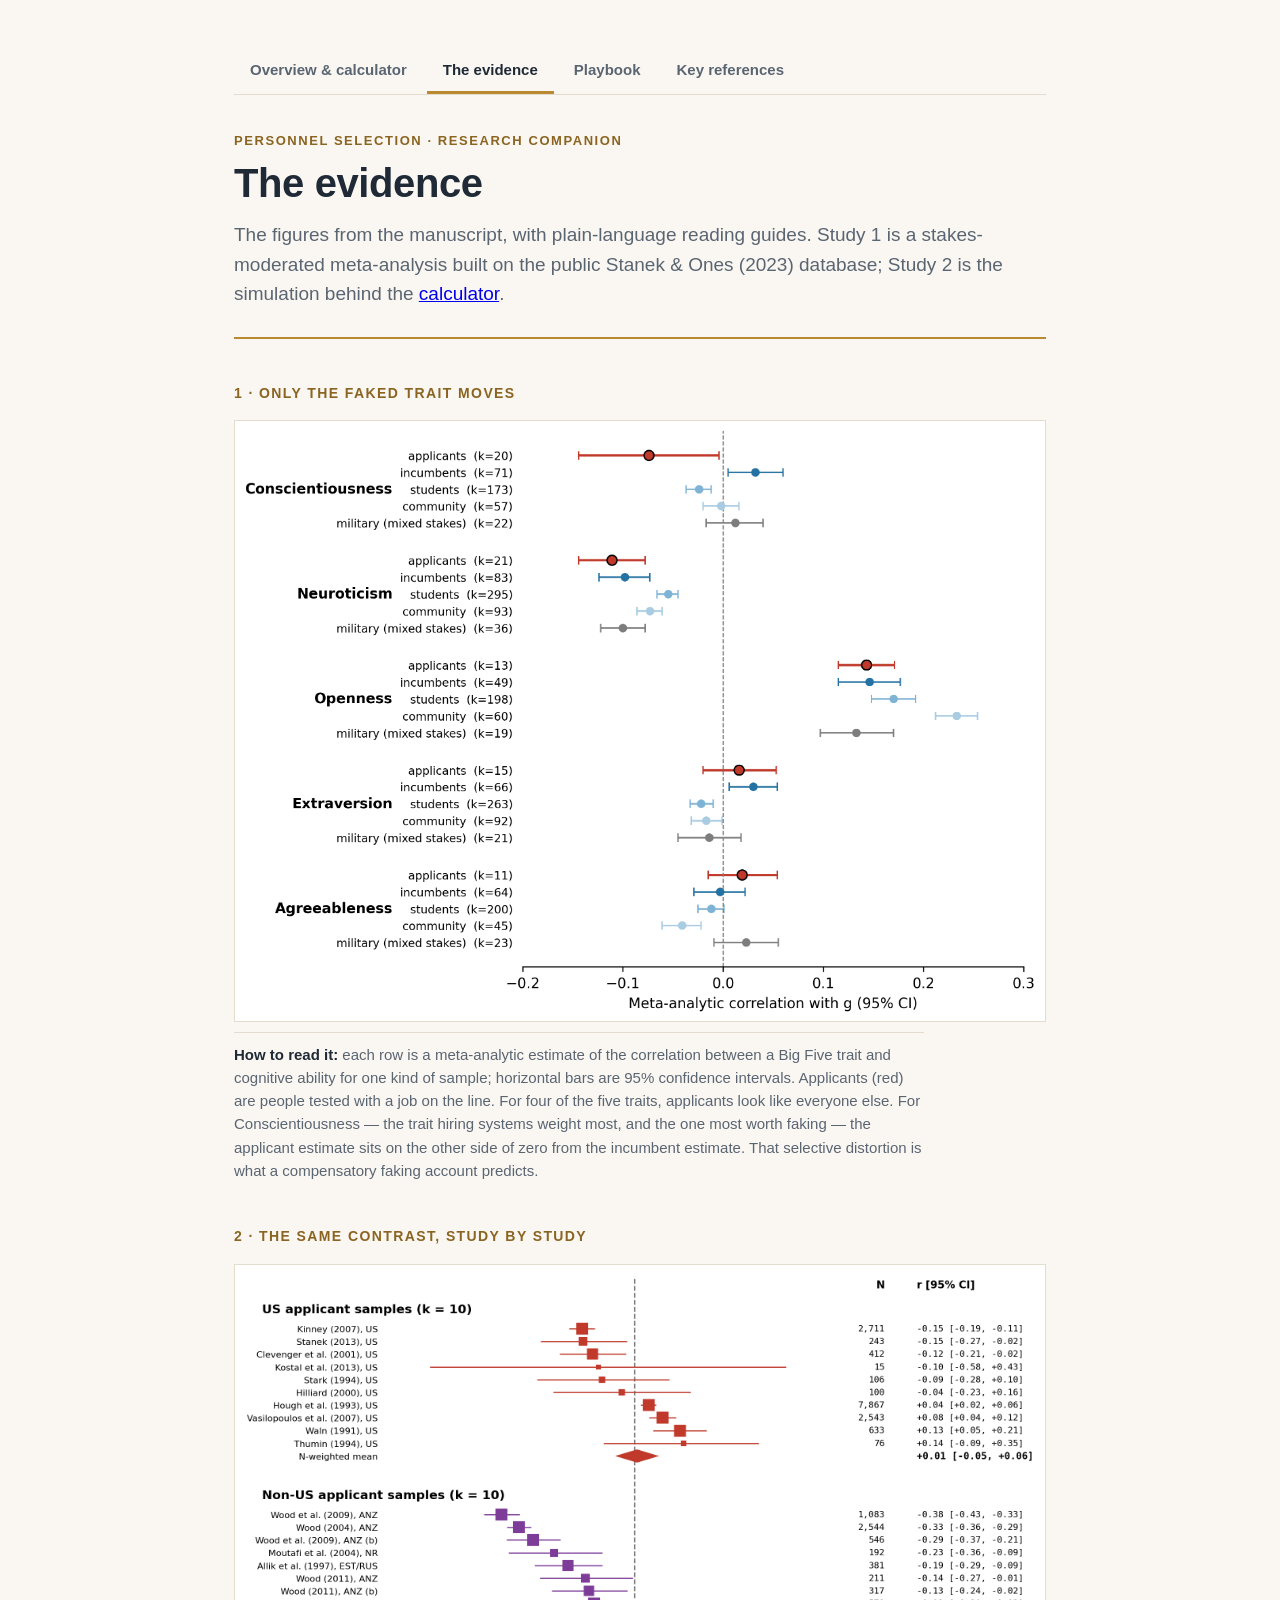
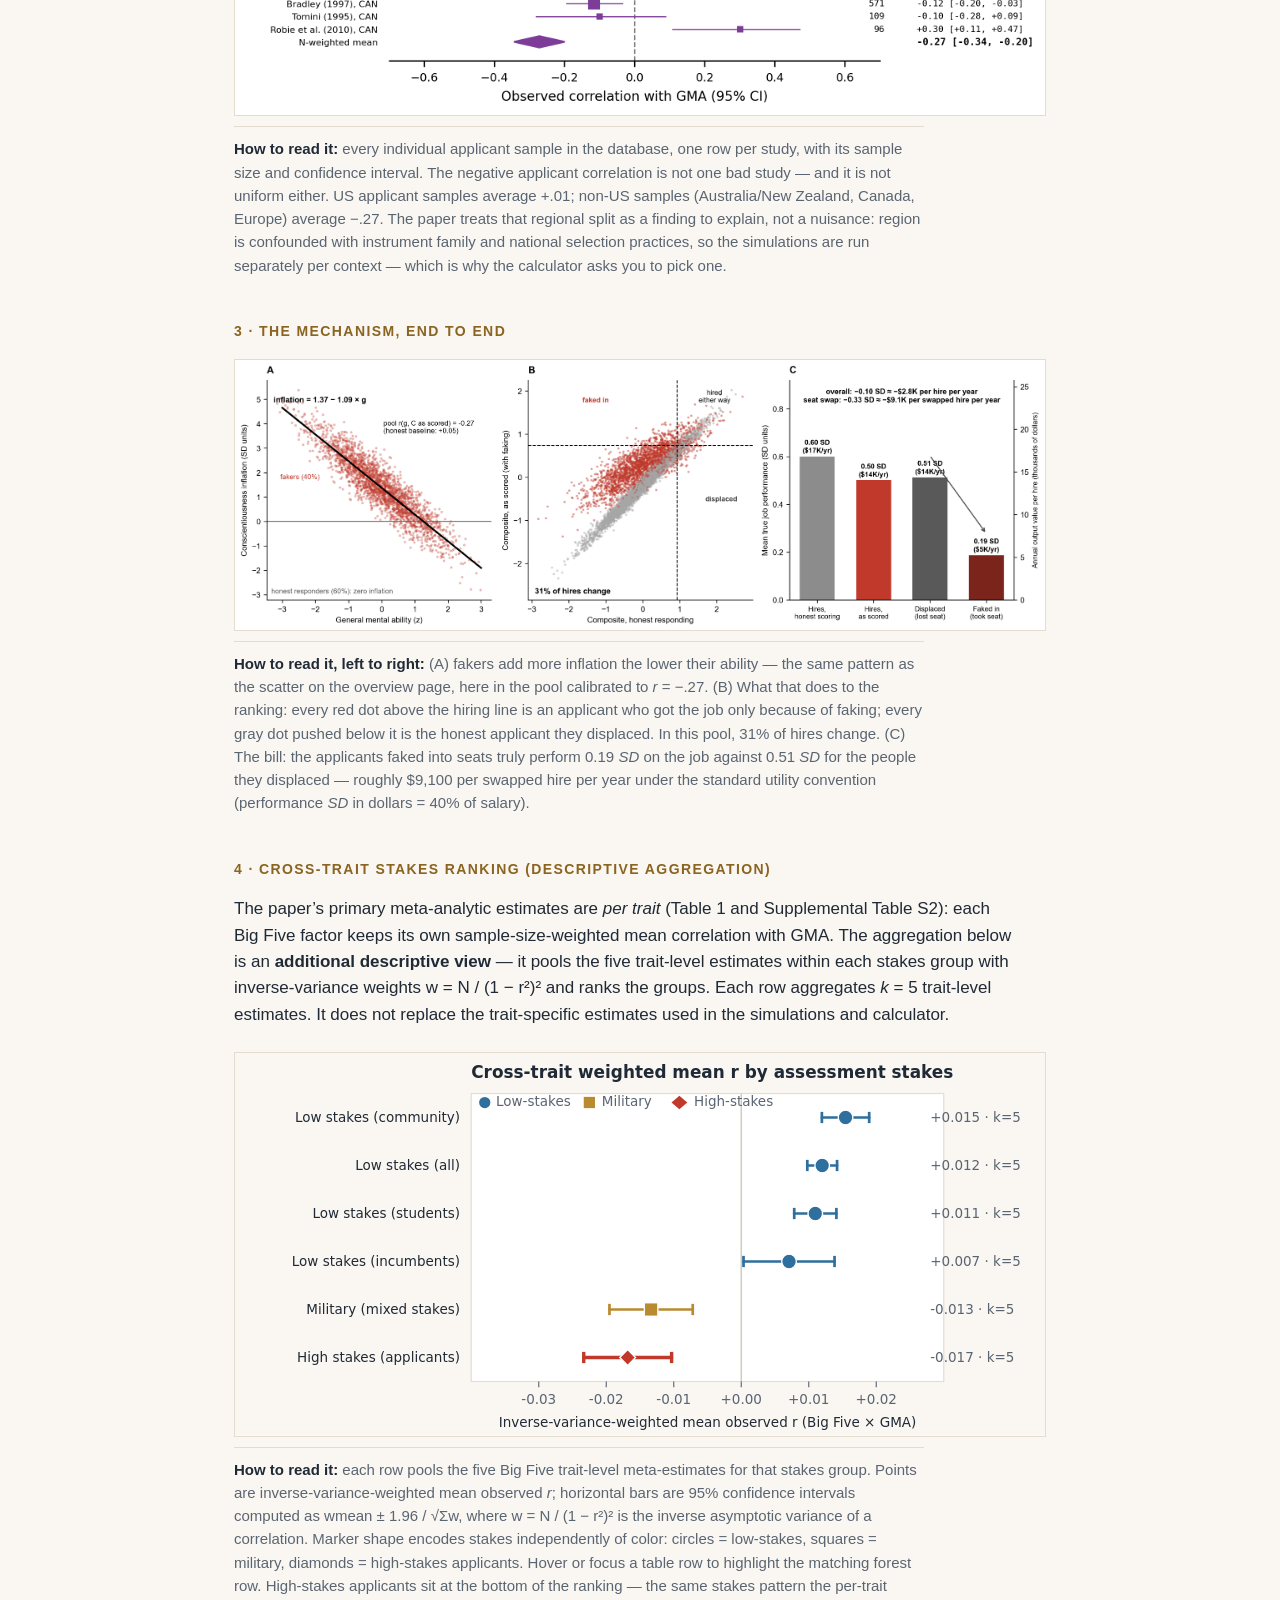
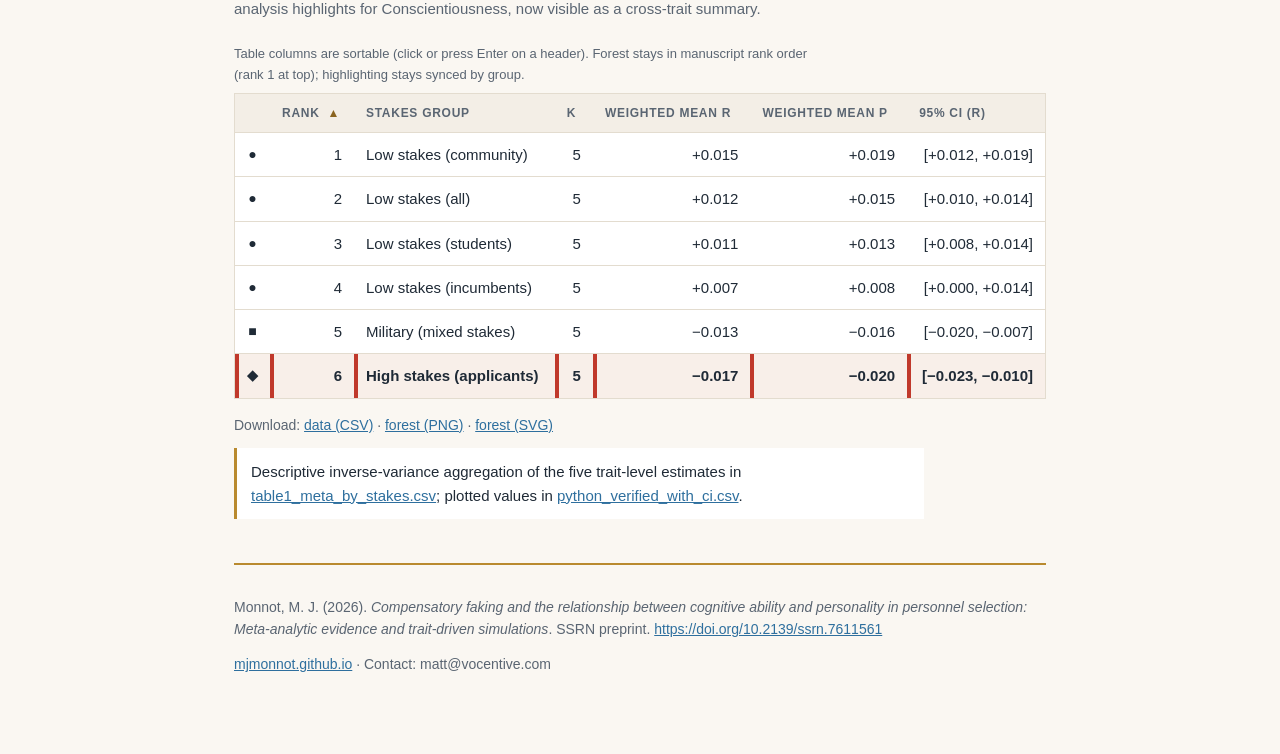
==== commit 333d8ad2: "a11y r3: narrow mobile forest (labels above CI) + SVG chrome ≥12 CSS px Picasso r2 Typography/Mobile" ====
--- a/evidence.html
+++ b/evidence.html
@@ -93,7 +93,7 @@
   simulations and calculator.</p>
   <figure class="paper-figure forest-figure">
     <div class="forest-scroll" id="forest-scroll">
-    <svg xmlns="http://www.w3.org/2000/svg" viewBox="0 0 720 340" role="img" aria-labelledby="forest-title forest-desc" class="forest-svg" width="100%" height="auto" focusable="false">
+    <svg xmlns="http://www.w3.org/2000/svg" viewBox="0 0 720 340" role="img" aria-labelledby="forest-title forest-desc" class="forest-svg forest-svg-desktop" width="100%" height="auto" focusable="false">
     <title id="forest-title">Cross-trait weighted mean r by assessment stakes</title>
     <desc id="forest-desc">Forest plot of inverse-variance-weighted mean Big Five by GMA correlations for six stakes groups. Horizontal bars are 95 percent confidence intervals. Low-stakes community ranks highest; high-stakes applicants rank lowest. Circles mark low-stakes, squares military, diamonds high-stakes.</desc>
     <rect width="720" height="340" fill="#faf7f2"/>
@@ -101,25 +101,54 @@
     <text x="210" y="22" font-family="system-ui,Segoe UI,Helvetica,Arial,sans-serif" font-size="15" font-weight="700" fill="#1f2a36">Cross-trait weighted mean r by assessment stakes</text>
     <line x1="450.00" y1="36" x2="450.00" y2="292" stroke="#cfc6b8" stroke-width="1.2"/>
     <line x1="270.00" y1="292" x2="270.00" y2="297" stroke="#5a6572" stroke-width="1"/>
-    <text x="270.00" y="312" text-anchor="middle" font-family="system-ui,Segoe UI,Helvetica,Arial,sans-serif" font-size="11" fill="#5a6572">-0.03</text>
+    <text x="270.00" y="312" text-anchor="middle" font-family="system-ui,Segoe UI,Helvetica,Arial,sans-serif" font-size="12" fill="#5a6572">-0.03</text>
     <line x1="330.00" y1="292" x2="330.00" y2="297" stroke="#5a6572" stroke-width="1"/>
-    <text x="330.00" y="312" text-anchor="middle" font-family="system-ui,Segoe UI,Helvetica,Arial,sans-serif" font-size="11" fill="#5a6572">-0.02</text>
+    <text x="330.00" y="312" text-anchor="middle" font-family="system-ui,Segoe UI,Helvetica,Arial,sans-serif" font-size="12" fill="#5a6572">-0.02</text>
     <line x1="390.00" y1="292" x2="390.00" y2="297" stroke="#5a6572" stroke-width="1"/>
-    <text x="390.00" y="312" text-anchor="middle" font-family="system-ui,Segoe UI,Helvetica,Arial,sans-serif" font-size="11" fill="#5a6572">-0.01</text>
+    <text x="390.00" y="312" text-anchor="middle" font-family="system-ui,Segoe UI,Helvetica,Arial,sans-serif" font-size="12" fill="#5a6572">-0.01</text>
     <line x1="450.00" y1="292" x2="450.00" y2="297" stroke="#5a6572" stroke-width="1"/>
-    <text x="450.00" y="312" text-anchor="middle" font-family="system-ui,Segoe UI,Helvetica,Arial,sans-serif" font-size="11" fill="#5a6572">+0.00</text>
+    <text x="450.00" y="312" text-anchor="middle" font-family="system-ui,Segoe UI,Helvetica,Arial,sans-serif" font-size="12" fill="#5a6572">+0.00</text>
     <line x1="510.00" y1="292" x2="510.00" y2="297" stroke="#5a6572" stroke-width="1"/>
-    <text x="510.00" y="312" text-anchor="middle" font-family="system-ui,Segoe UI,Helvetica,Arial,sans-serif" font-size="11" fill="#5a6572">+0.01</text>
+    <text x="510.00" y="312" text-anchor="middle" font-family="system-ui,Segoe UI,Helvetica,Arial,sans-serif" font-size="12" fill="#5a6572">+0.01</text>
     <line x1="570.00" y1="292" x2="570.00" y2="297" stroke="#5a6572" stroke-width="1"/>
-    <text x="570.00" y="312" text-anchor="middle" font-family="system-ui,Segoe UI,Helvetica,Arial,sans-serif" font-size="11" fill="#5a6572">+0.02</text>
+    <text x="570.00" y="312" text-anchor="middle" font-family="system-ui,Segoe UI,Helvetica,Arial,sans-serif" font-size="12" fill="#5a6572">+0.02</text>
     <text x="420.0" y="332" text-anchor="middle" font-family="system-ui,Segoe UI,Helvetica,Arial,sans-serif" font-size="12" fill="#1f2a36">Inverse-variance-weighted mean observed r (Big Five × GMA)</text>
-    <g class="forest-row" data-group="low-stakes-community" tabindex="-1"><rect class="row-hit" x="0" y="36.00" width="720" height="42.67" fill="transparent"/><text x="200" y="61.33" text-anchor="end" font-family="system-ui,Segoe UI,Helvetica,Arial,sans-serif" font-size="12" fill="#1f2a36">Low stakes (community)</text><line x1="521.67" y1="57.33" x2="563.72" y2="57.33" stroke="#2e6f9e" stroke-width="2.4" stroke-linecap="round"/><line x1="521.67" y1="52.33" x2="521.67" y2="62.33" stroke="#2e6f9e" stroke-width="2.4"/><line x1="563.72" y1="52.33" x2="563.72" y2="62.33" stroke="#2e6f9e" stroke-width="2.4"/><circle cx="542.69" cy="57.33" r="6.5" fill="#2e6f9e" stroke="#fff" stroke-width="1.2"/><text class="row-annot" x="618.00" y="61.33" font-family="system-ui,Segoe UI,Helvetica,Arial,sans-serif" font-size="11" fill="#5a6572">+0.015 · k=5</text></g>
-    <g class="forest-row" data-group="low-stakes-all" tabindex="-1"><rect class="row-hit" x="0" y="78.67" width="720" height="42.67" fill="transparent"/><text x="200" y="104.00" text-anchor="end" font-family="system-ui,Segoe UI,Helvetica,Arial,sans-serif" font-size="12" fill="#1f2a36">Low stakes (all)</text><line x1="508.72" y1="100.00" x2="535.17" y2="100.00" stroke="#2e6f9e" stroke-width="2.4" stroke-linecap="round"/><line x1="508.72" y1="95.00" x2="508.72" y2="105.00" stroke="#2e6f9e" stroke-width="2.4"/><line x1="535.17" y1="95.00" x2="535.17" y2="105.00" stroke="#2e6f9e" stroke-width="2.4"/><circle cx="521.94" cy="100.00" r="6.5" fill="#2e6f9e" stroke="#fff" stroke-width="1.2"/><text class="row-annot" x="618.00" y="104.00" font-family="system-ui,Segoe UI,Helvetica,Arial,sans-serif" font-size="11" fill="#5a6572">+0.012 · k=5</text></g>
-    <g class="forest-row" data-group="low-stakes-students" tabindex="-1"><rect class="row-hit" x="0" y="121.33" width="720" height="42.67" fill="transparent"/><text x="200" y="146.67" text-anchor="end" font-family="system-ui,Segoe UI,Helvetica,Arial,sans-serif" font-size="12" fill="#1f2a36">Low stakes (students)</text><line x1="497.09" y1="142.67" x2="534.57" y2="142.67" stroke="#2e6f9e" stroke-width="2.4" stroke-linecap="round"/><line x1="497.09" y1="137.67" x2="497.09" y2="147.67" stroke="#2e6f9e" stroke-width="2.4"/><line x1="534.57" y1="137.67" x2="534.57" y2="147.67" stroke="#2e6f9e" stroke-width="2.4"/><circle cx="515.83" cy="142.67" r="6.5" fill="#2e6f9e" stroke="#fff" stroke-width="1.2"/><text class="row-annot" x="618.00" y="146.67" font-family="system-ui,Segoe UI,Helvetica,Arial,sans-serif" font-size="11" fill="#5a6572">+0.011 · k=5</text></g>
-    <g class="forest-row" data-group="low-stakes-incumbents" tabindex="-1"><rect class="row-hit" x="0" y="164.00" width="720" height="42.67" fill="transparent"/><text x="200" y="189.33" text-anchor="end" font-family="system-ui,Segoe UI,Helvetica,Arial,sans-serif" font-size="12" fill="#1f2a36">Low stakes (incumbents)</text><line x1="452.02" y1="185.33" x2="532.92" y2="185.33" stroke="#2e6f9e" stroke-width="2.4" stroke-linecap="round"/><line x1="452.02" y1="180.33" x2="452.02" y2="190.33" stroke="#2e6f9e" stroke-width="2.4"/><line x1="532.92" y1="180.33" x2="532.92" y2="190.33" stroke="#2e6f9e" stroke-width="2.4"/><circle cx="492.47" cy="185.33" r="6.5" fill="#2e6f9e" stroke="#fff" stroke-width="1.2"/><text class="row-annot" x="618.00" y="189.33" font-family="system-ui,Segoe UI,Helvetica,Arial,sans-serif" font-size="11" fill="#5a6572">+0.007 · k=5</text></g>
-    <g class="forest-row" data-group="military-mixed-stakes" tabindex="-1"><rect class="row-hit" x="0" y="206.67" width="720" height="42.67" fill="transparent"/><text x="200" y="232.00" text-anchor="end" font-family="system-ui,Segoe UI,Helvetica,Arial,sans-serif" font-size="12" fill="#1f2a36">Military (mixed stakes)</text><line x1="332.86" y1="228.00" x2="406.87" y2="228.00" stroke="#b98a2f" stroke-width="2.4" stroke-linecap="round"/><line x1="332.86" y1="223.00" x2="332.86" y2="233.00" stroke="#b98a2f" stroke-width="2.4"/><line x1="406.87" y1="223.00" x2="406.87" y2="233.00" stroke="#b98a2f" stroke-width="2.4"/><rect x="363.87" y="222.00" width="12" height="12" fill="#b98a2f" stroke="#fff" stroke-width="1.2"/><text class="row-annot" x="618.00" y="232.00" font-family="system-ui,Segoe UI,Helvetica,Arial,sans-serif" font-size="11" fill="#5a6572">-0.013 · k=5</text></g>
-    <g class="forest-row" data-group="high-stakes-applicants" tabindex="-1"><rect class="row-hit" x="0" y="249.33" width="720" height="42.67" fill="transparent"/><text x="200" y="274.67" text-anchor="end" font-family="system-ui,Segoe UI,Helvetica,Arial,sans-serif" font-size="12" fill="#1f2a36">High stakes (applicants)</text><line x1="309.99" y1="270.67" x2="388.10" y2="270.67" stroke="#c0392b" stroke-width="3.0" stroke-linecap="round"/><line x1="309.99" y1="265.67" x2="309.99" y2="275.67" stroke="#c0392b" stroke-width="3.0"/><line x1="388.10" y1="265.67" x2="388.10" y2="275.67" stroke="#c0392b" stroke-width="3.0"/><polygon points="349.04,263.67 356.04,270.67 349.04,277.67 342.04,270.67" fill="#c0392b" stroke="#fff" stroke-width="1.2"/><text class="row-annot" x="618.00" y="274.67" font-family="system-ui,Segoe UI,Helvetica,Arial,sans-serif" font-size="11" fill="#5a6572">-0.017 · k=5</text></g>
-    <g class="legend" font-family="system-ui,Segoe UI,Helvetica,Arial,sans-serif" font-size="10" fill="#5a6572"><circle cx="222" cy="44" r="5" fill="#2e6f9e"/><text x="232" y="47">Low-stakes</text><rect x="310" y="39" width="10" height="10" fill="#b98a2f"/><text x="326" y="47">Military</text><polygon points="395,38 402,44 395,50 388,44" fill="#c0392b"/><text x="408" y="47">High-stakes</text></g>
+    <g class="forest-row" data-group="low-stakes-community" tabindex="-1"><rect class="row-hit" x="0" y="36.00" width="720" height="42.67" fill="transparent"/><text x="200" y="61.33" text-anchor="end" font-family="system-ui,Segoe UI,Helvetica,Arial,sans-serif" font-size="12" fill="#1f2a36">Low stakes (community)</text><line x1="521.67" y1="57.33" x2="563.72" y2="57.33" stroke="#2e6f9e" stroke-width="2.4" stroke-linecap="round"/><line x1="521.67" y1="52.33" x2="521.67" y2="62.33" stroke="#2e6f9e" stroke-width="2.4"/><line x1="563.72" y1="52.33" x2="563.72" y2="62.33" stroke="#2e6f9e" stroke-width="2.4"/><circle cx="542.69" cy="57.33" r="6.5" fill="#2e6f9e" stroke="#fff" stroke-width="1.2"/><text class="row-annot" x="618.00" y="61.33" font-family="system-ui,Segoe UI,Helvetica,Arial,sans-serif" font-size="12" fill="#5a6572">+0.015 · k=5</text></g>
+    <g class="forest-row" data-group="low-stakes-all" tabindex="-1"><rect class="row-hit" x="0" y="78.67" width="720" height="42.67" fill="transparent"/><text x="200" y="104.00" text-anchor="end" font-family="system-ui,Segoe UI,Helvetica,Arial,sans-serif" font-size="12" fill="#1f2a36">Low stakes (all)</text><line x1="508.72" y1="100.00" x2="535.17" y2="100.00" stroke="#2e6f9e" stroke-width="2.4" stroke-linecap="round"/><line x1="508.72" y1="95.00" x2="508.72" y2="105.00" stroke="#2e6f9e" stroke-width="2.4"/><line x1="535.17" y1="95.00" x2="535.17" y2="105.00" stroke="#2e6f9e" stroke-width="2.4"/><circle cx="521.94" cy="100.00" r="6.5" fill="#2e6f9e" stroke="#fff" stroke-width="1.2"/><text class="row-annot" x="618.00" y="104.00" font-family="system-ui,Segoe UI,Helvetica,Arial,sans-serif" font-size="12" fill="#5a6572">+0.012 · k=5</text></g>
+    <g class="forest-row" data-group="low-stakes-students" tabindex="-1"><rect class="row-hit" x="0" y="121.33" width="720" height="42.67" fill="transparent"/><text x="200" y="146.67" text-anchor="end" font-family="system-ui,Segoe UI,Helvetica,Arial,sans-serif" font-size="12" fill="#1f2a36">Low stakes (students)</text><line x1="497.09" y1="142.67" x2="534.57" y2="142.67" stroke="#2e6f9e" stroke-width="2.4" stroke-linecap="round"/><line x1="497.09" y1="137.67" x2="497.09" y2="147.67" stroke="#2e6f9e" stroke-width="2.4"/><line x1="534.57" y1="137.67" x2="534.57" y2="147.67" stroke="#2e6f9e" stroke-width="2.4"/><circle cx="515.83" cy="142.67" r="6.5" fill="#2e6f9e" stroke="#fff" stroke-width="1.2"/><text class="row-annot" x="618.00" y="146.67" font-family="system-ui,Segoe UI,Helvetica,Arial,sans-serif" font-size="12" fill="#5a6572">+0.011 · k=5</text></g>
+    <g class="forest-row" data-group="low-stakes-incumbents" tabindex="-1"><rect class="row-hit" x="0" y="164.00" width="720" height="42.67" fill="transparent"/><text x="200" y="189.33" text-anchor="end" font-family="system-ui,Segoe UI,Helvetica,Arial,sans-serif" font-size="12" fill="#1f2a36">Low stakes (incumbents)</text><line x1="452.02" y1="185.33" x2="532.92" y2="185.33" stroke="#2e6f9e" stroke-width="2.4" stroke-linecap="round"/><line x1="452.02" y1="180.33" x2="452.02" y2="190.33" stroke="#2e6f9e" stroke-width="2.4"/><line x1="532.92" y1="180.33" x2="532.92" y2="190.33" stroke="#2e6f9e" stroke-width="2.4"/><circle cx="492.47" cy="185.33" r="6.5" fill="#2e6f9e" stroke="#fff" stroke-width="1.2"/><text class="row-annot" x="618.00" y="189.33" font-family="system-ui,Segoe UI,Helvetica,Arial,sans-serif" font-size="12" fill="#5a6572">+0.007 · k=5</text></g>
+    <g class="forest-row" data-group="military-mixed-stakes" tabindex="-1"><rect class="row-hit" x="0" y="206.67" width="720" height="42.67" fill="transparent"/><text x="200" y="232.00" text-anchor="end" font-family="system-ui,Segoe UI,Helvetica,Arial,sans-serif" font-size="12" fill="#1f2a36">Military (mixed stakes)</text><line x1="332.86" y1="228.00" x2="406.87" y2="228.00" stroke="#b98a2f" stroke-width="2.4" stroke-linecap="round"/><line x1="332.86" y1="223.00" x2="332.86" y2="233.00" stroke="#b98a2f" stroke-width="2.4"/><line x1="406.87" y1="223.00" x2="406.87" y2="233.00" stroke="#b98a2f" stroke-width="2.4"/><rect x="363.87" y="222.00" width="12" height="12" fill="#b98a2f" stroke="#fff" stroke-width="1.2"/><text class="row-annot" x="618.00" y="232.00" font-family="system-ui,Segoe UI,Helvetica,Arial,sans-serif" font-size="12" fill="#5a6572">-0.013 · k=5</text></g>
+    <g class="forest-row" data-group="high-stakes-applicants" tabindex="-1"><rect class="row-hit" x="0" y="249.33" width="720" height="42.67" fill="transparent"/><text x="200" y="274.67" text-anchor="end" font-family="system-ui,Segoe UI,Helvetica,Arial,sans-serif" font-size="12" fill="#1f2a36">High stakes (applicants)</text><line x1="309.99" y1="270.67" x2="388.10" y2="270.67" stroke="#c0392b" stroke-width="3.0" stroke-linecap="round"/><line x1="309.99" y1="265.67" x2="309.99" y2="275.67" stroke="#c0392b" stroke-width="3.0"/><line x1="388.10" y1="265.67" x2="388.10" y2="275.67" stroke="#c0392b" stroke-width="3.0"/><polygon points="349.04,263.67 356.04,270.67 349.04,277.67 342.04,270.67" fill="#c0392b" stroke="#fff" stroke-width="1.2"/><text class="row-annot" x="618.00" y="274.67" font-family="system-ui,Segoe UI,Helvetica,Arial,sans-serif" font-size="12" fill="#5a6572">-0.017 · k=5</text></g>
+    <g class="legend" font-family="system-ui,Segoe UI,Helvetica,Arial,sans-serif" font-size="12" fill="#5a6572"><circle cx="222" cy="44" r="5" fill="#2e6f9e"/><text x="232" y="47">Low-stakes</text><rect x="310" y="39" width="10" height="10" fill="#b98a2f"/><text x="326" y="47">Military</text><polygon points="395,38 402,44 395,50 388,44" fill="#c0392b"/><text x="408" y="47">High-stakes</text></g>
+    </svg>
+    <svg xmlns="http://www.w3.org/2000/svg" viewBox="0 0 360 440" role="img" aria-labelledby="forest-title-m forest-desc-m" class="forest-svg forest-svg-mobile" width="100%" height="auto" focusable="false">
+    <title id="forest-title-m">Cross-trait weighted mean r by assessment stakes</title>
+    <desc id="forest-desc-m">Forest plot of inverse-variance-weighted mean Big Five by GMA correlations for six stakes groups. Each study label sits above its confidence interval. Circles mark low-stakes, squares military, diamonds high-stakes.</desc>
+    <rect width="360" height="440" fill="#faf7f2"/>
+    <text x="16" y="20" font-family="system-ui,Segoe UI,Helvetica,Arial,sans-serif" font-size="14" font-weight="700" fill="#1f2a36">Cross-trait weighted mean r</text>
+    <text x="16" y="38" font-family="system-ui,Segoe UI,Helvetica,Arial,sans-serif" font-size="14" font-weight="700" fill="#1f2a36">by assessment stakes</text>
+    <g class="legend" font-family="system-ui,Segoe UI,Helvetica,Arial,sans-serif" font-size="14" fill="#5a6572"><circle cx="22" cy="54" r="5" fill="#2e6f9e"/><text x="32" y="58">Low-stakes</text><rect x="118" y="49" width="10" height="10" fill="#b98a2f"/><text x="134" y="58">Military</text><polygon points="214,48 221,54 214,60 207,54" fill="#c0392b"/><text x="227" y="58">High-stakes</text></g>
+    <rect x="16" y="64" width="328" height="316" fill="#ffffff" stroke="#e3dccf"/>
+    <line x1="203.43" y1="64" x2="203.43" y2="380" stroke="#cfc6b8" stroke-width="1.2"/>
+    <g class="forest-row" data-group="low-stakes-community" tabindex="-1"><rect class="row-hit" x="0" y="64.00" width="360" height="54.00" fill="transparent"/><text x="16" y="80.00" text-anchor="start" font-family="system-ui,Segoe UI,Helvetica,Arial,sans-serif" font-size="14" fill="#1f2a36">Low stakes (community)</text><text class="row-annot" x="344" y="80.00" text-anchor="end" font-family="system-ui,Segoe UI,Helvetica,Arial,sans-serif" font-size="14" fill="#5a6572">+0.015 · k=5</text><line x1="259.40" y1="98.00" x2="292.23" y2="98.00" stroke="#2e6f9e" stroke-width="2.4" stroke-linecap="round"/><line x1="259.40" y1="93.00" x2="259.40" y2="103.00" stroke="#2e6f9e" stroke-width="2.4"/><line x1="292.23" y1="93.00" x2="292.23" y2="103.00" stroke="#2e6f9e" stroke-width="2.4"/><circle cx="275.82" cy="98.00" r="6.5" fill="#2e6f9e" stroke="#fff" stroke-width="1.2"/></g>
+    <g class="forest-row" data-group="low-stakes-all" tabindex="-1"><rect class="row-hit" x="0" y="118.00" width="360" height="54.00" fill="transparent"/><text x="16" y="134.00" text-anchor="start" font-family="system-ui,Segoe UI,Helvetica,Arial,sans-serif" font-size="14" fill="#1f2a36">Low stakes (all)</text><text class="row-annot" x="344" y="134.00" text-anchor="end" font-family="system-ui,Segoe UI,Helvetica,Arial,sans-serif" font-size="14" fill="#5a6572">+0.012 · k=5</text><line x1="249.28" y1="152.00" x2="269.94" y2="152.00" stroke="#2e6f9e" stroke-width="2.4" stroke-linecap="round"/><line x1="249.28" y1="147.00" x2="249.28" y2="157.00" stroke="#2e6f9e" stroke-width="2.4"/><line x1="269.94" y1="147.00" x2="269.94" y2="157.00" stroke="#2e6f9e" stroke-width="2.4"/><circle cx="259.61" cy="152.00" r="6.5" fill="#2e6f9e" stroke="#fff" stroke-width="1.2"/></g>
+    <g class="forest-row" data-group="low-stakes-students" tabindex="-1"><rect class="row-hit" x="0" y="172.00" width="360" height="54.00" fill="transparent"/><text x="16" y="188.00" text-anchor="start" font-family="system-ui,Segoe UI,Helvetica,Arial,sans-serif" font-size="14" fill="#1f2a36">Low stakes (students)</text><text class="row-annot" x="344" y="188.00" text-anchor="end" font-family="system-ui,Segoe UI,Helvetica,Arial,sans-serif" font-size="14" fill="#5a6572">+0.011 · k=5</text><line x1="240.20" y1="206.00" x2="269.47" y2="206.00" stroke="#2e6f9e" stroke-width="2.4" stroke-linecap="round"/><line x1="240.20" y1="201.00" x2="240.20" y2="211.00" stroke="#2e6f9e" stroke-width="2.4"/><line x1="269.47" y1="201.00" x2="269.47" y2="211.00" stroke="#2e6f9e" stroke-width="2.4"/><circle cx="254.83" cy="206.00" r="6.5" fill="#2e6f9e" stroke="#fff" stroke-width="1.2"/></g>
+    <g class="forest-row" data-group="low-stakes-incumbents" tabindex="-1"><rect class="row-hit" x="0" y="226.00" width="360" height="54.00" fill="transparent"/><text x="16" y="242.00" text-anchor="start" font-family="system-ui,Segoe UI,Helvetica,Arial,sans-serif" font-size="14" fill="#1f2a36">Low stakes (incumbents)</text><text class="row-annot" x="344" y="242.00" text-anchor="end" font-family="system-ui,Segoe UI,Helvetica,Arial,sans-serif" font-size="14" fill="#5a6572">+0.007 · k=5</text><line x1="205.00" y1="260.00" x2="268.19" y2="260.00" stroke="#2e6f9e" stroke-width="2.4" stroke-linecap="round"/><line x1="205.00" y1="255.00" x2="205.00" y2="265.00" stroke="#2e6f9e" stroke-width="2.4"/><line x1="268.19" y1="255.00" x2="268.19" y2="265.00" stroke="#2e6f9e" stroke-width="2.4"/><circle cx="236.60" cy="260.00" r="6.5" fill="#2e6f9e" stroke="#fff" stroke-width="1.2"/></g>
+    <g class="forest-row" data-group="military-mixed-stakes" tabindex="-1"><rect class="row-hit" x="0" y="280.00" width="360" height="54.00" fill="transparent"/><text x="16" y="296.00" text-anchor="start" font-family="system-ui,Segoe UI,Helvetica,Arial,sans-serif" font-size="14" fill="#1f2a36">Military (mixed stakes)</text><text class="row-annot" x="344" y="296.00" text-anchor="end" font-family="system-ui,Segoe UI,Helvetica,Arial,sans-serif" font-size="14" fill="#5a6572">-0.013 · k=5</text><line x1="111.95" y1="314.00" x2="169.75" y2="314.00" stroke="#b98a2f" stroke-width="2.4" stroke-linecap="round"/><line x1="111.95" y1="309.00" x2="111.95" y2="319.00" stroke="#b98a2f" stroke-width="2.4"/><line x1="169.75" y1="309.00" x2="169.75" y2="319.00" stroke="#b98a2f" stroke-width="2.4"/><rect x="134.85" y="308.00" width="12" height="12" fill="#b98a2f" stroke="#fff" stroke-width="1.2"/></g>
+    <g class="forest-row" data-group="high-stakes-applicants" tabindex="-1"><rect class="row-hit" x="0" y="334.00" width="360" height="54.00" fill="transparent"/><text x="16" y="350.00" text-anchor="start" font-family="system-ui,Segoe UI,Helvetica,Arial,sans-serif" font-size="14" fill="#1f2a36">High stakes (applicants)</text><text class="row-annot" x="344" y="350.00" text-anchor="end" font-family="system-ui,Segoe UI,Helvetica,Arial,sans-serif" font-size="14" fill="#5a6572">-0.017 · k=5</text><line x1="94.09" y1="368.00" x2="155.09" y2="368.00" stroke="#c0392b" stroke-width="3.0" stroke-linecap="round"/><line x1="94.09" y1="363.00" x2="94.09" y2="373.00" stroke="#c0392b" stroke-width="3.0"/><line x1="155.09" y1="363.00" x2="155.09" y2="373.00" stroke="#c0392b" stroke-width="3.0"/><polygon points="124.59,361.00 131.59,368.00 124.59,375.00 117.59,368.00" fill="#c0392b" stroke="#fff" stroke-width="1.2"/></g>
+    <line x1="62.86" y1="380" x2="62.86" y2="385" stroke="#5a6572" stroke-width="1"/>
+    <text x="62.86" y="400" text-anchor="middle" font-family="system-ui,Segoe UI,Helvetica,Arial,sans-serif" font-size="14" fill="#5a6572">-0.03</text>
+    <line x1="109.71" y1="380" x2="109.71" y2="385" stroke="#5a6572" stroke-width="1"/>
+    <text x="109.71" y="400" text-anchor="middle" font-family="system-ui,Segoe UI,Helvetica,Arial,sans-serif" font-size="14" fill="#5a6572">-0.02</text>
+    <line x1="156.57" y1="380" x2="156.57" y2="385" stroke="#5a6572" stroke-width="1"/>
+    <text x="156.57" y="400" text-anchor="middle" font-family="system-ui,Segoe UI,Helvetica,Arial,sans-serif" font-size="14" fill="#5a6572">-0.01</text>
+    <line x1="203.43" y1="380" x2="203.43" y2="385" stroke="#5a6572" stroke-width="1"/>
+    <text x="203.43" y="400" text-anchor="middle" font-family="system-ui,Segoe UI,Helvetica,Arial,sans-serif" font-size="14" fill="#5a6572">+0.00</text>
+    <line x1="250.29" y1="380" x2="250.29" y2="385" stroke="#5a6572" stroke-width="1"/>
+    <text x="250.29" y="400" text-anchor="middle" font-family="system-ui,Segoe UI,Helvetica,Arial,sans-serif" font-size="14" fill="#5a6572">+0.01</text>
+    <line x1="297.14" y1="380" x2="297.14" y2="385" stroke="#5a6572" stroke-width="1"/>
+    <text x="297.14" y="400" text-anchor="middle" font-family="system-ui,Segoe UI,Helvetica,Arial,sans-serif" font-size="14" fill="#5a6572">+0.02</text>
+    <text x="180.0" y="430" text-anchor="middle" font-family="system-ui,Segoe UI,Helvetica,Arial,sans-serif" font-size="14" fill="#1f2a36">Weighted mean observed r (Big Five × GMA)</text>
     </svg>
     </div>
     <figcaption><strong>How to read it:</strong> each row pools the five Big Five
--- a/style.css
+++ b/style.css
@@ -315,7 +315,9 @@
   background: #fff;
   border: 1px solid var(--rule);
 }
-.forest-svg { display: block; width: 100%; height: auto; min-width: 560px; }
+.forest-svg { display: block; width: 100%; height: auto; }
+.forest-svg-desktop { display: block; }
+.forest-svg-mobile { display: none; }
 .forest-svg .forest-row { transition: opacity 0.15s ease; }
 .forest-svg .forest-row.is-dim { opacity: 0.35; }
 .forest-svg .forest-row.is-active { opacity: 1; }
@@ -326,16 +328,13 @@
 @media (prefers-reduced-motion: reduce) {
   .forest-svg .forest-row { transition: none !important; }
 }
-@media (max-width: 520px) {
-  .forest-svg { min-width: 560px; }
-  .forest-scroll::after {
-    content: "Swipe chart →";
-    display: block;
-    font-size: 12px;
-    color: var(--gray);
-    padding: 6px 10px 8px;
+/* Narrow forest: labels above CI rows; no min-width / no H-scroll */
+@media (max-width: 600px) {
+  .forest-scroll {
+    overflow-x: hidden;
   }
-  .row-annot { display: none; } /* SVG class; CSS may not pierce — kept for object */
+  .forest-svg-desktop { display: none; }
+  .forest-svg-mobile { display: block; width: 100%; height: auto; min-width: 0; }
 }
 
 a:focus-visible, button:focus-visible {
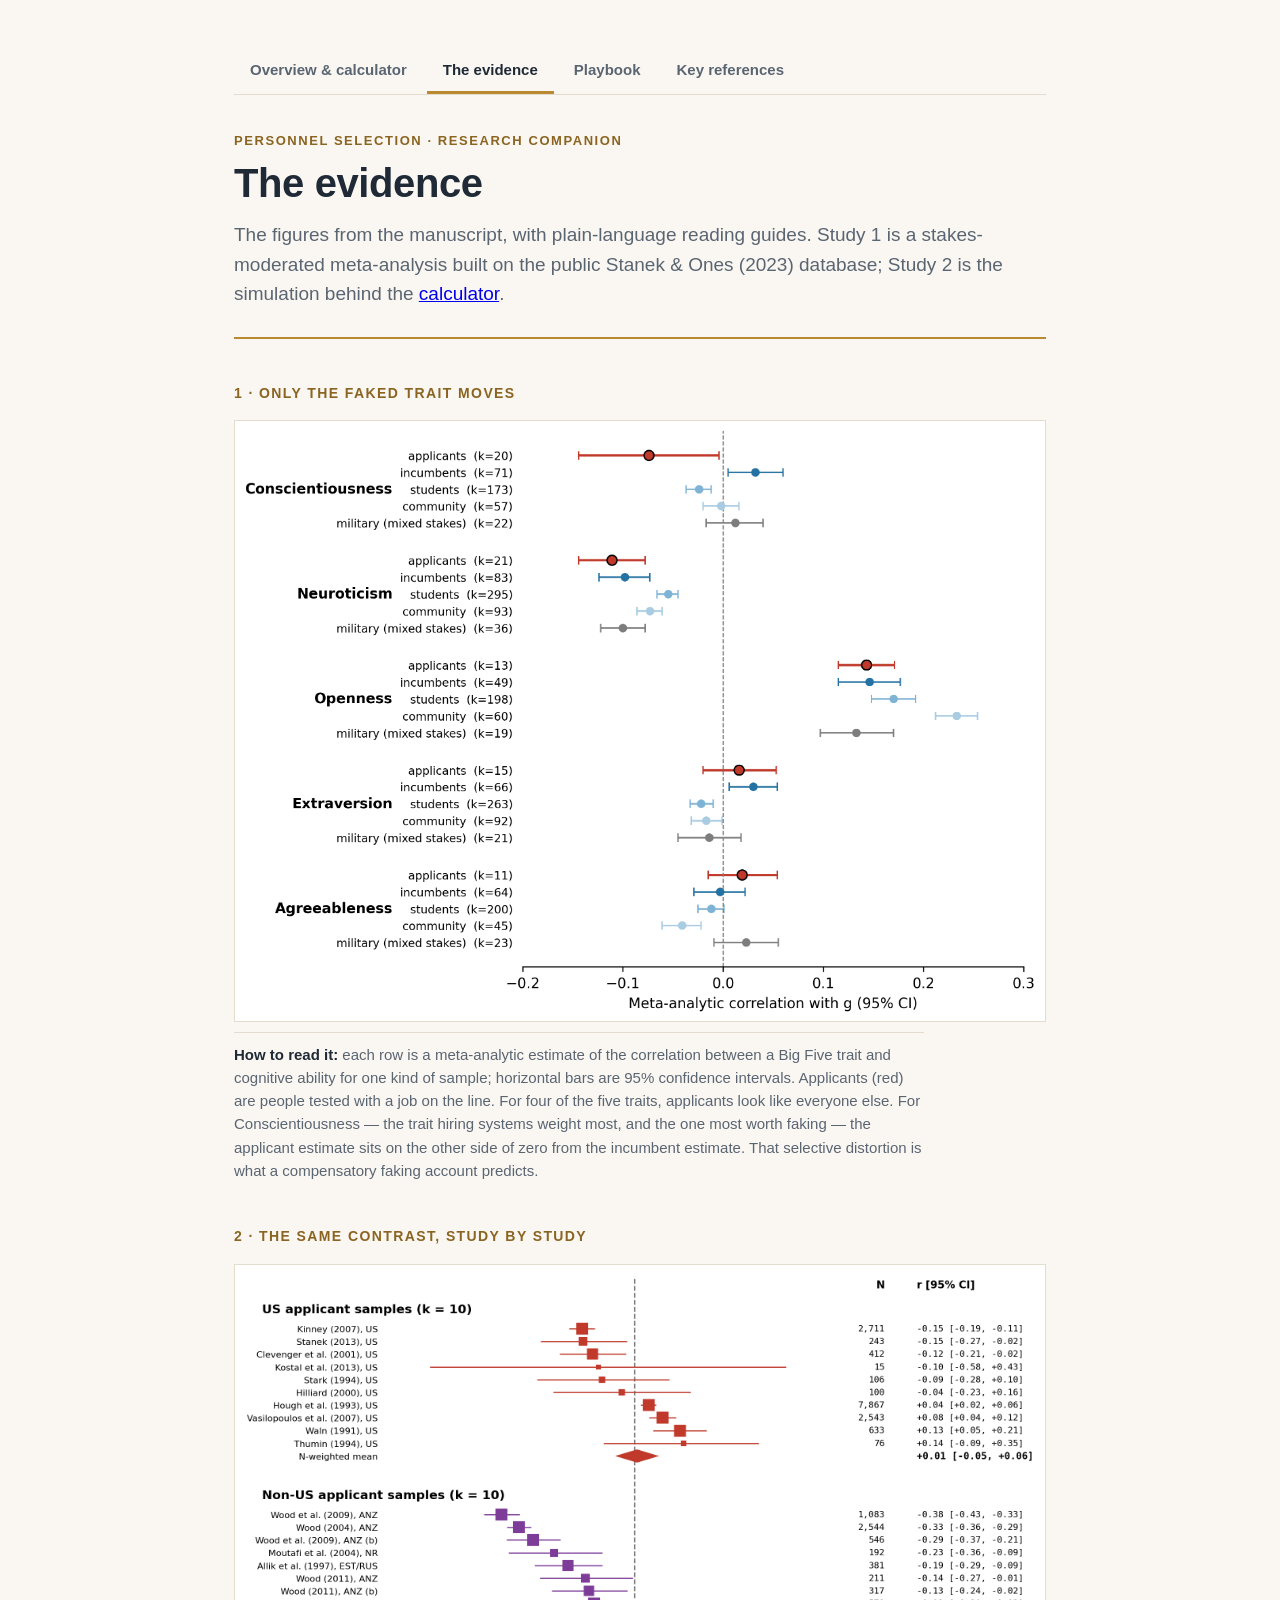
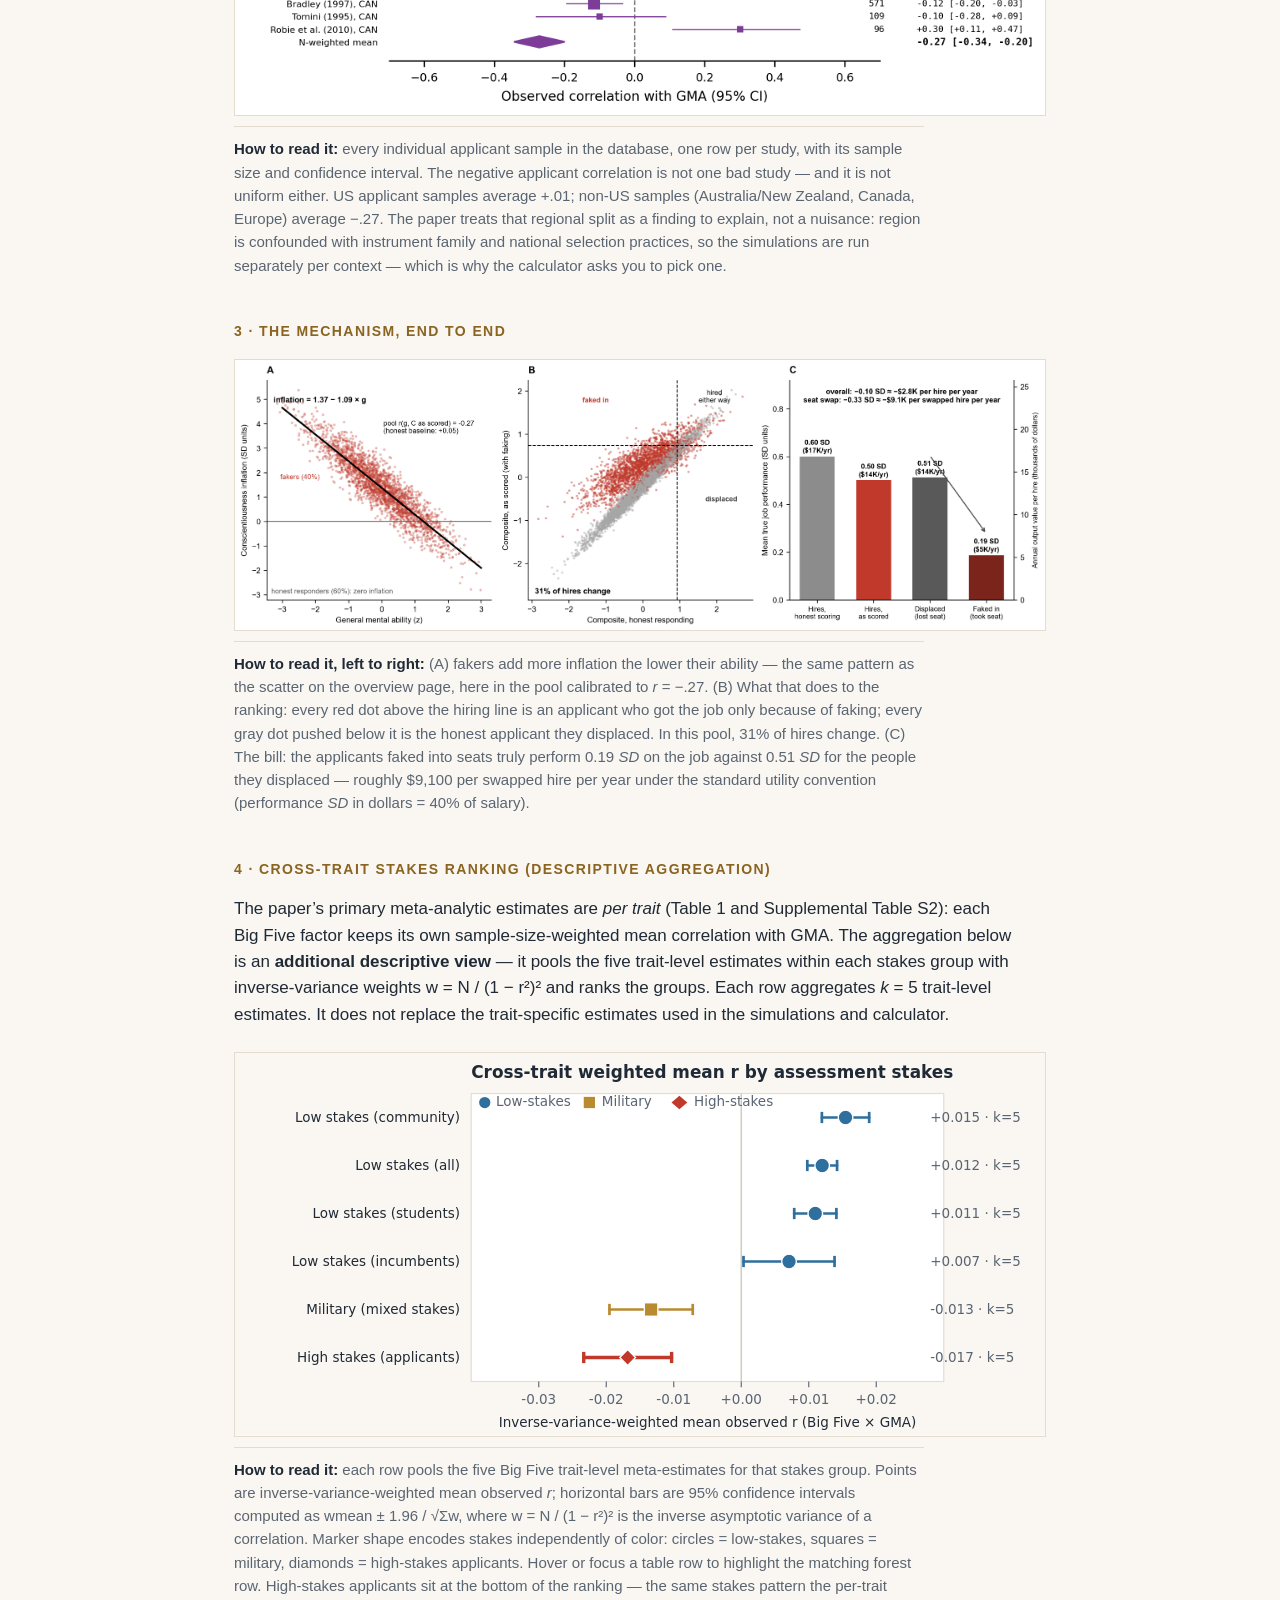
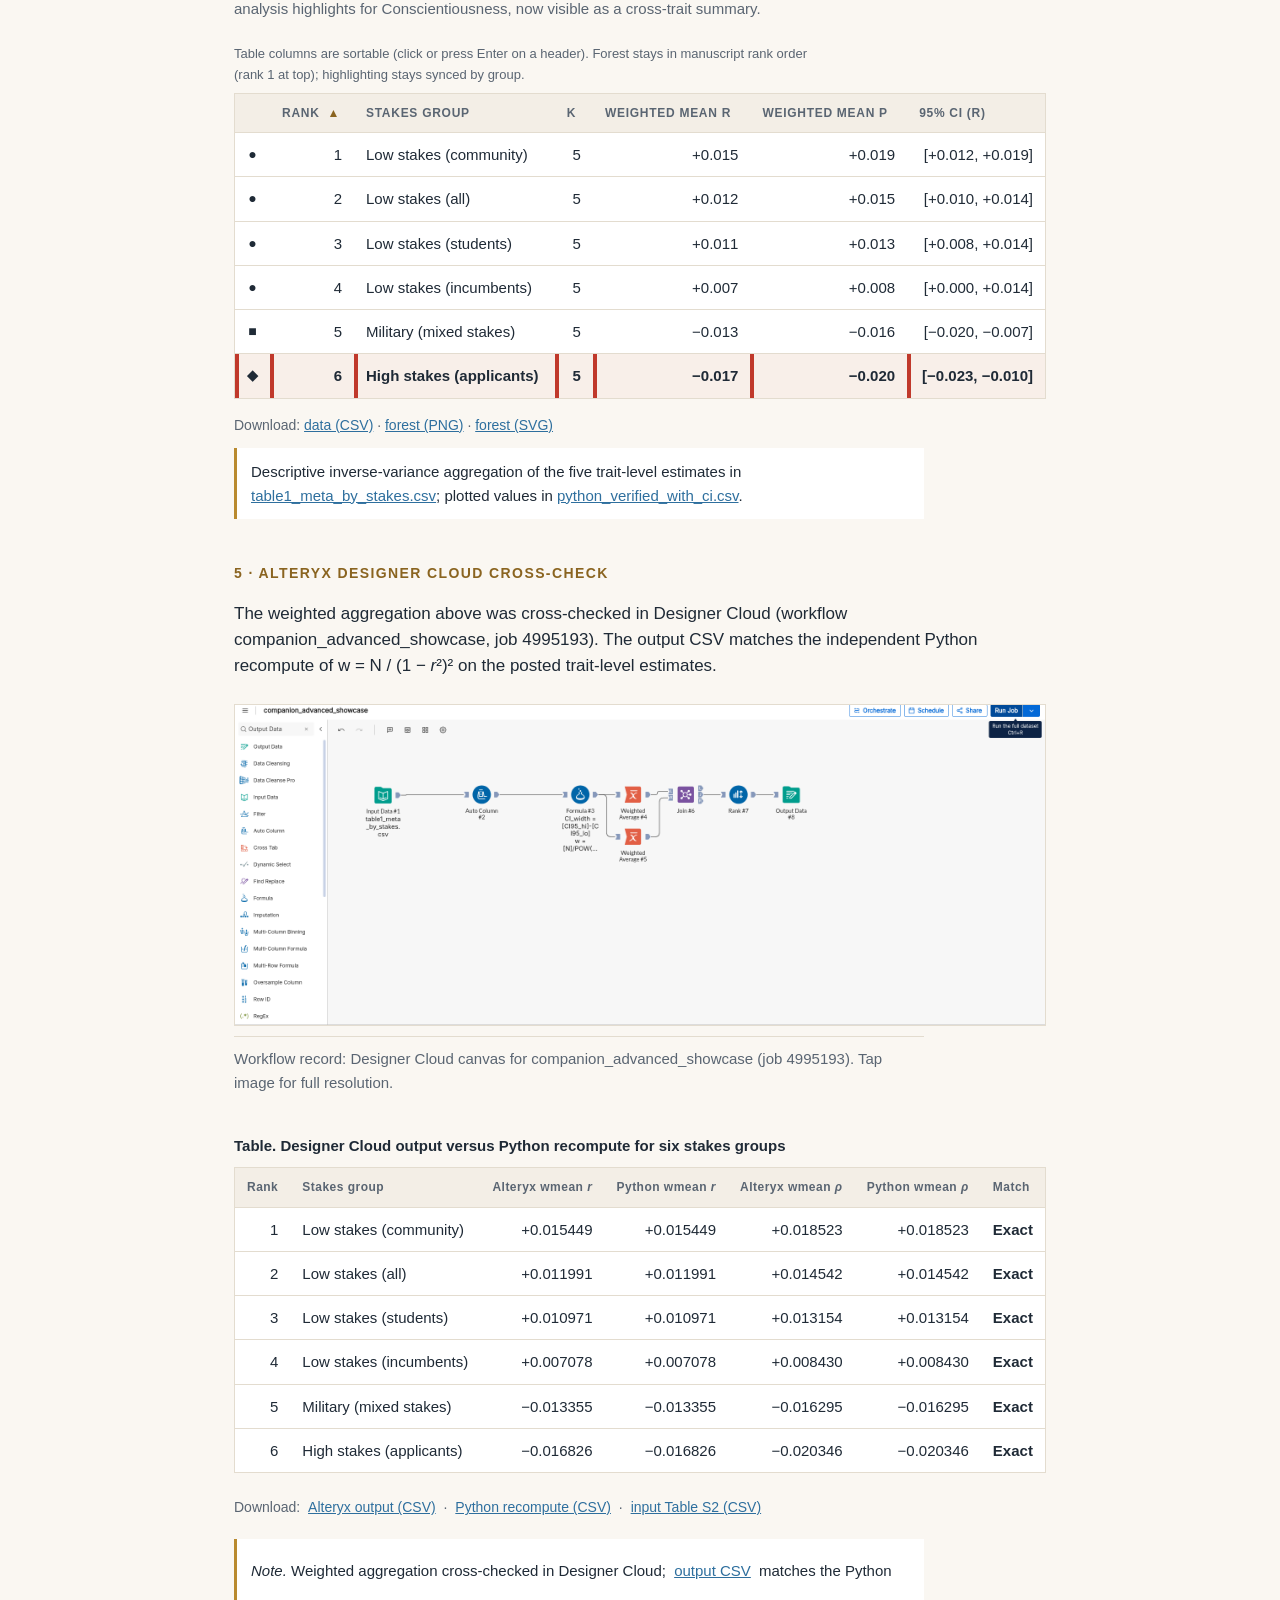
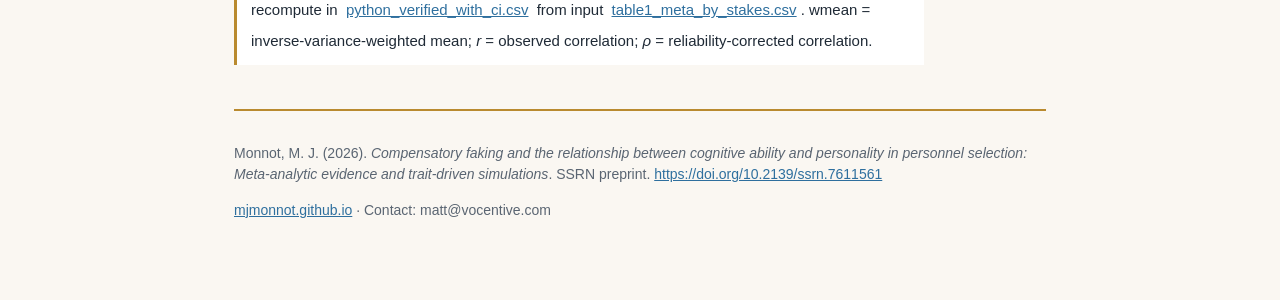
==== commit 0ab03707: "Add Alteryx Designer Cloud §5 cross-check showcase (gated) Staged and passed Receipts, Style Cop r3," ====
--- a/evidence.html
+++ b/evidence.html
@@ -277,6 +277,128 @@
   plotted values in <a href="data/python_verified_with_ci.csv">python_verified_with_ci.csv</a>.</p>
 </section>
 
+<section aria-labelledby="e5" id="section-alteryx-showcase">
+  <p class="section-label" id="e5">5 &middot; Alteryx Designer Cloud cross-check</p>
+  <p class="section-intro">The weighted aggregation above was cross-checked in Designer Cloud
+  (workflow <span style="font-variant-numeric:tabular-nums">companion_advanced_showcase</span>,
+  job <span style="font-variant-numeric:tabular-nums">4995193</span>). The output CSV matches the
+  independent Python recompute of
+  <span style="font-variant-numeric:tabular-nums">w = N / (1 &minus; <em>r</em>&sup2;)&sup2;</span>
+  on the posted trait-level estimates.</p>
+  <figure class="paper-figure">
+    <a class="workflow-zoom" href="assets/alteryx_companion_advanced_showcase_canvas.png"
+       target="_blank" rel="noopener">
+      <img src="assets/alteryx_companion_advanced_showcase_canvas.png" width="1920" height="760"
+           alt="Screenshot of the Alteryx Designer Cloud canvas for workflow companion_advanced_showcase, job 4995193, showing the weighted aggregation pipeline that produces the stakes-group ranking.">
+    </a>
+    <figcaption>Workflow record: Designer Cloud canvas for companion_advanced_showcase (job 4995193). Tap image for full resolution.</figcaption>
+  </figure>
+  <div class="rank-table-wrap" tabindex="0" role="region" aria-label="Alteryx versus Python match table">
+    <table class="rank-table alteryx-match-table" id="alteryx-match-table">
+      <caption>Table. Designer Cloud output versus Python recompute for six stakes groups</caption>
+      <thead>
+        <tr>
+          <th scope="col" class="num">Rank</th>
+          <th scope="col">Stakes group</th>
+          <th scope="col" class="num">Alteryx wmean <em>r</em></th>
+          <th scope="col" class="num">Python wmean <em>r</em></th>
+          <th scope="col" class="num">Alteryx wmean <em>&rho;</em></th>
+          <th scope="col" class="num">Python wmean <em>&rho;</em></th>
+          <th scope="col">Match</th>
+        </tr>
+      </thead>
+      <tbody>
+        <tr data-group="low-stakes-community"
+            data-ax-r="0.015448590323396828" data-py-r="0.015448590323396828"
+            data-ax-rho="0.018523379972595216" data-py-rho="0.018523379972595216"
+            data-rank="1">
+          <td data-label="Rank" class="num">1</td>
+          <td data-label="Stakes group">Low stakes (community)</td>
+          <td data-label="Alteryx wmean r" class="num">+0.015449</td>
+          <td data-label="Python wmean r" class="num">+0.015449</td>
+          <td data-label="Alteryx wmean ρ" class="num">+0.018523</td>
+          <td data-label="Python wmean ρ" class="num">+0.018523</td>
+          <td data-label="Match" class="match-cell">Exact</td>
+        </tr>
+        <tr data-group="low-stakes-all"
+            data-ax-r="0.011990740579676059" data-py-r="0.011990740579676059"
+            data-ax-rho="0.014542126453908505" data-py-rho="0.014542126453908505"
+            data-rank="2">
+          <td data-label="Rank" class="num">2</td>
+          <td data-label="Stakes group">Low stakes (all)</td>
+          <td data-label="Alteryx wmean r" class="num">+0.011991</td>
+          <td data-label="Python wmean r" class="num">+0.011991</td>
+          <td data-label="Alteryx wmean ρ" class="num">+0.014542</td>
+          <td data-label="Python wmean ρ" class="num">+0.014542</td>
+          <td data-label="Match" class="match-cell">Exact</td>
+        </tr>
+        <tr data-group="low-stakes-students"
+            data-ax-r="0.010970871541863993" data-py-r="0.010970871541863993"
+            data-ax-rho="0.013154050661914997" data-py-rho="0.013154050661914997"
+            data-rank="3">
+          <td data-label="Rank" class="num">3</td>
+          <td data-label="Stakes group">Low stakes (students)</td>
+          <td data-label="Alteryx wmean r" class="num">+0.010971</td>
+          <td data-label="Python wmean r" class="num">+0.010971</td>
+          <td data-label="Alteryx wmean ρ" class="num">+0.013154</td>
+          <td data-label="Python wmean ρ" class="num">+0.013154</td>
+          <td data-label="Match" class="match-cell">Exact</td>
+        </tr>
+        <tr data-group="low-stakes-incumbents"
+            data-ax-r="0.007078431125929469" data-py-r="0.007078431125929467"
+            data-ax-rho="0.008430287477333723" data-py-rho="0.008430287477333723"
+            data-rank="4">
+          <td data-label="Rank" class="num">4</td>
+          <td data-label="Stakes group">Low stakes (incumbents)</td>
+          <td data-label="Alteryx wmean r" class="num">+0.007078</td>
+          <td data-label="Python wmean r" class="num">+0.007078</td>
+          <td data-label="Alteryx wmean ρ" class="num">+0.008430</td>
+          <td data-label="Python wmean ρ" class="num">+0.008430</td>
+          <td data-label="Match" class="match-cell">Exact</td>
+        </tr>
+        <tr data-group="military-mixed-stakes"
+            data-ax-r="-0.013355432625048798" data-py-r="-0.0133554326250488"
+            data-ax-rho="-0.016295238886158716" data-py-rho="-0.016295238886158716"
+            data-rank="5">
+          <td data-label="Rank" class="num">5</td>
+          <td data-label="Stakes group">Military (mixed stakes)</td>
+          <td data-label="Alteryx wmean r" class="num">−0.013355</td>
+          <td data-label="Python wmean r" class="num">−0.013355</td>
+          <td data-label="Alteryx wmean ρ" class="num">−0.016295</td>
+          <td data-label="Python wmean ρ" class="num">−0.016295</td>
+          <td data-label="Match" class="match-cell">Exact</td>
+        </tr>
+        <tr data-group="high-stakes-applicants"
+            data-ax-r="-0.01682614491193897" data-py-r="-0.01682614491193897"
+            data-ax-rho="-0.02034563802843565" data-py-rho="-0.02034563802843565"
+            data-rank="6">
+          <td data-label="Rank" class="num">6</td>
+          <td data-label="Stakes group">High stakes (applicants)</td>
+          <td data-label="Alteryx wmean r" class="num">−0.016826</td>
+          <td data-label="Python wmean r" class="num">−0.016826</td>
+          <td data-label="Alteryx wmean ρ" class="num">−0.020346</td>
+          <td data-label="Python wmean ρ" class="num">−0.020346</td>
+          <td data-label="Match" class="match-cell">Exact</td>
+        </tr>
+      </tbody>
+    </table>
+  </div>
+  <p class="download-row">
+    Download:
+    <a href="data/alteryx_showcase_output.csv" download>Alteryx output (CSV)</a> &middot;
+    <a href="data/python_verified_with_ci.csv" download>Python recompute (CSV)</a> &middot;
+    <a href="data/table1_meta_by_stakes.csv" download>input Table S2 (CSV)</a>
+  </p>
+  <p class="source-note"><em>Note.</em> Weighted aggregation cross-checked in Designer Cloud;
+  <a href="data/alteryx_showcase_output.csv">output CSV</a>
+  matches the Python recompute in
+  <a href="data/python_verified_with_ci.csv">python_verified_with_ci.csv</a>
+  from input <a href="data/table1_meta_by_stakes.csv">table1_meta_by_stakes.csv</a>.
+  wmean = inverse-variance-weighted mean; <em>r</em> = observed correlation;
+  <em>&rho;</em> = reliability-corrected correlation.</p>
+</section>
+
+
 <footer>
   <p>Monnot, M. J. (2026). <em>Compensatory faking and the relationship between
   cognitive ability and personality in personnel selection: Meta-analytic evidence
--- a/style.css
+++ b/style.css
@@ -328,13 +328,23 @@
 @media (prefers-reduced-motion: reduce) {
   .forest-svg .forest-row { transition: none !important; }
 }
-/* Narrow forest: labels above CI rows; no min-width / no H-scroll */
-@media (max-width: 600px) {
+/* Narrow forest: labels above CI rows; no min-width / no H-scroll.
+   Swap until desktop SVG scale keeps text ≥12 CSS px (~820px viewport).
+   Cap mobile SVG so mid-widths stay ≤18 CSS px (462px: 14×462/360≈17.97). */
+@media (max-width: 819px) {
   .forest-scroll {
     overflow-x: hidden;
   }
   .forest-svg-desktop { display: none; }
-  .forest-svg-mobile { display: block; width: 100%; height: auto; min-width: 0; }
+  .forest-svg-mobile {
+    display: block;
+    width: 100%;
+    height: auto;
+    min-width: 0;
+    /* 480px → 14×480/360=18.67 CSS px (over 18 ceiling). 462 keeps max ≤18. */
+    max-width: 462px;
+    margin-inline: auto;
+  }
 }
 
 a:focus-visible, button:focus-visible {
@@ -350,3 +360,148 @@
 }
 
 .visually-hidden { position:absolute; width:1px; height:1px; padding:0; margin:-1px; overflow:hidden; clip:rect(0,0,0,0); white-space:nowrap; border:0; }
+
+/* Staged §5 Alteryx showcase (review only; not on live main yet) */
+/* Desktop: fit paper column (~812px); no min-width overflow. Headers may wrap. */
+.alteryx-match-table {
+  min-width: 0;
+  width: 100%;
+}
+.alteryx-match-table td:nth-child(2) {
+  white-space: nowrap; /* Style Cop F8: Low stakes (incumbents) one line at desktop */
+}
+.alteryx-match-table th {
+  white-space: normal; /* Picasso r2: allow numeric header wrap so Match stays visible */
+  text-transform: none; /* F6: keep ρ readable (not Ρ) */
+  letter-spacing: 0.04em;
+  hyphens: manual;
+}
+.alteryx-match-table th em {
+  font-style: italic;
+  text-transform: none;
+}
+.alteryx-match-table caption {
+  caption-side: top;
+  text-align: left;
+  font-size: 15px;
+  font-weight: 700;
+  color: var(--ink);
+  padding: 0 0 10px;
+  background: transparent;
+  border: 0;
+}
+.alteryx-match-table tbody tr { cursor: default; }
+.alteryx-match-table .match-cell {
+  font-weight: 700;
+  color: var(--ink);
+  white-space: nowrap;
+}
+/* Picasso r1 fixes 1–3 (scoped to §5) */
+#section-alteryx-showcase .rank-table-wrap {
+  overflow-x: visible; /* no inner H-scroll; cards or fitted table */
+  background: none; /* drop edge fades when not scrolling */
+}
+#section-alteryx-showcase .rank-table-wrap::after {
+  display: none; /* no swipe cue — nothing to swipe */
+}
+#section-alteryx-showcase .rank-table-wrap:focus-visible {
+  outline: 2px solid var(--blue);
+  outline-offset: 2px;
+}
+#section-alteryx-showcase .workflow-zoom {
+  display: block;
+  line-height: 0;
+}
+#section-alteryx-showcase .workflow-zoom img {
+  width: 100%;
+  height: auto;
+  vertical-align: middle;
+}
+#section-alteryx-showcase .workflow-zoom:focus-visible {
+  outline: 2px solid var(--blue);
+  outline-offset: 2px;
+}
+#section-alteryx-showcase .download-row a,
+#section-alteryx-showcase .source-note a {
+  display: inline-block;
+  padding: 8px 4px; /* ≥24×24 hit box */
+  min-height: 24px;
+  box-sizing: border-box;
+}
+
+/* Picasso r2: stacked cards at ≤819px — semantic table kept; thead clipped for SR */
+@media (max-width: 819px) {
+  #section-alteryx-showcase .alteryx-match-table {
+    min-width: 0;
+    border: 0;
+    background: transparent;
+  }
+  #section-alteryx-showcase .alteryx-match-table thead {
+    position: absolute !important;
+    width: 1px !important;
+    height: 1px !important;
+    padding: 0 !important;
+    margin: -1px !important;
+    overflow: hidden !important;
+    clip: rect(0, 0, 0, 0) !important;
+    clip-path: inset(50%) !important;
+    white-space: nowrap !important;
+    border: 0 !important;
+  }
+  #section-alteryx-showcase .alteryx-match-table tbody {
+    display: block;
+  }
+  #section-alteryx-showcase .alteryx-match-table tr {
+    display: flex;
+    flex-direction: column;
+    border: 1px solid var(--rule);
+    background: #fff;
+    margin: 0 0 12px;
+    padding: 0;
+  }
+  #section-alteryx-showcase .alteryx-match-table td {
+    display: flex;
+    justify-content: space-between;
+    align-items: baseline;
+    gap: 12px;
+    text-align: left !important;
+    border-bottom: 1px solid var(--rule);
+    padding: 10px 12px;
+    white-space: normal;
+  }
+  #section-alteryx-showcase .alteryx-match-table td:last-child {
+    border-bottom: none;
+  }
+  #section-alteryx-showcase .alteryx-match-table td::before {
+    content: attr(data-label);
+    font-size: 12px;
+    font-weight: 700;
+    letter-spacing: 0.04em;
+    color: var(--gray);
+    flex: 0 1 46%;
+    max-width: 12em;
+  }
+  /* Stakes group = card title (first visually) */
+  #section-alteryx-showcase .alteryx-match-table td:nth-child(2) {
+    order: -1;
+    display: block;
+    font-weight: 700;
+    font-size: 16px;
+    color: var(--ink);
+    background: #f3eee6;
+    white-space: normal;
+    padding: 12px 14px;
+  }
+  #section-alteryx-showcase .alteryx-match-table td:nth-child(2)::before {
+    content: none;
+  }
+  #section-alteryx-showcase .alteryx-match-table .match-cell {
+    white-space: nowrap;
+  }
+  #section-alteryx-showcase .alteryx-match-table caption {
+    display: block;
+    width: 100%;
+    white-space: normal;
+    padding: 0 0 12px;
+  }
+}
